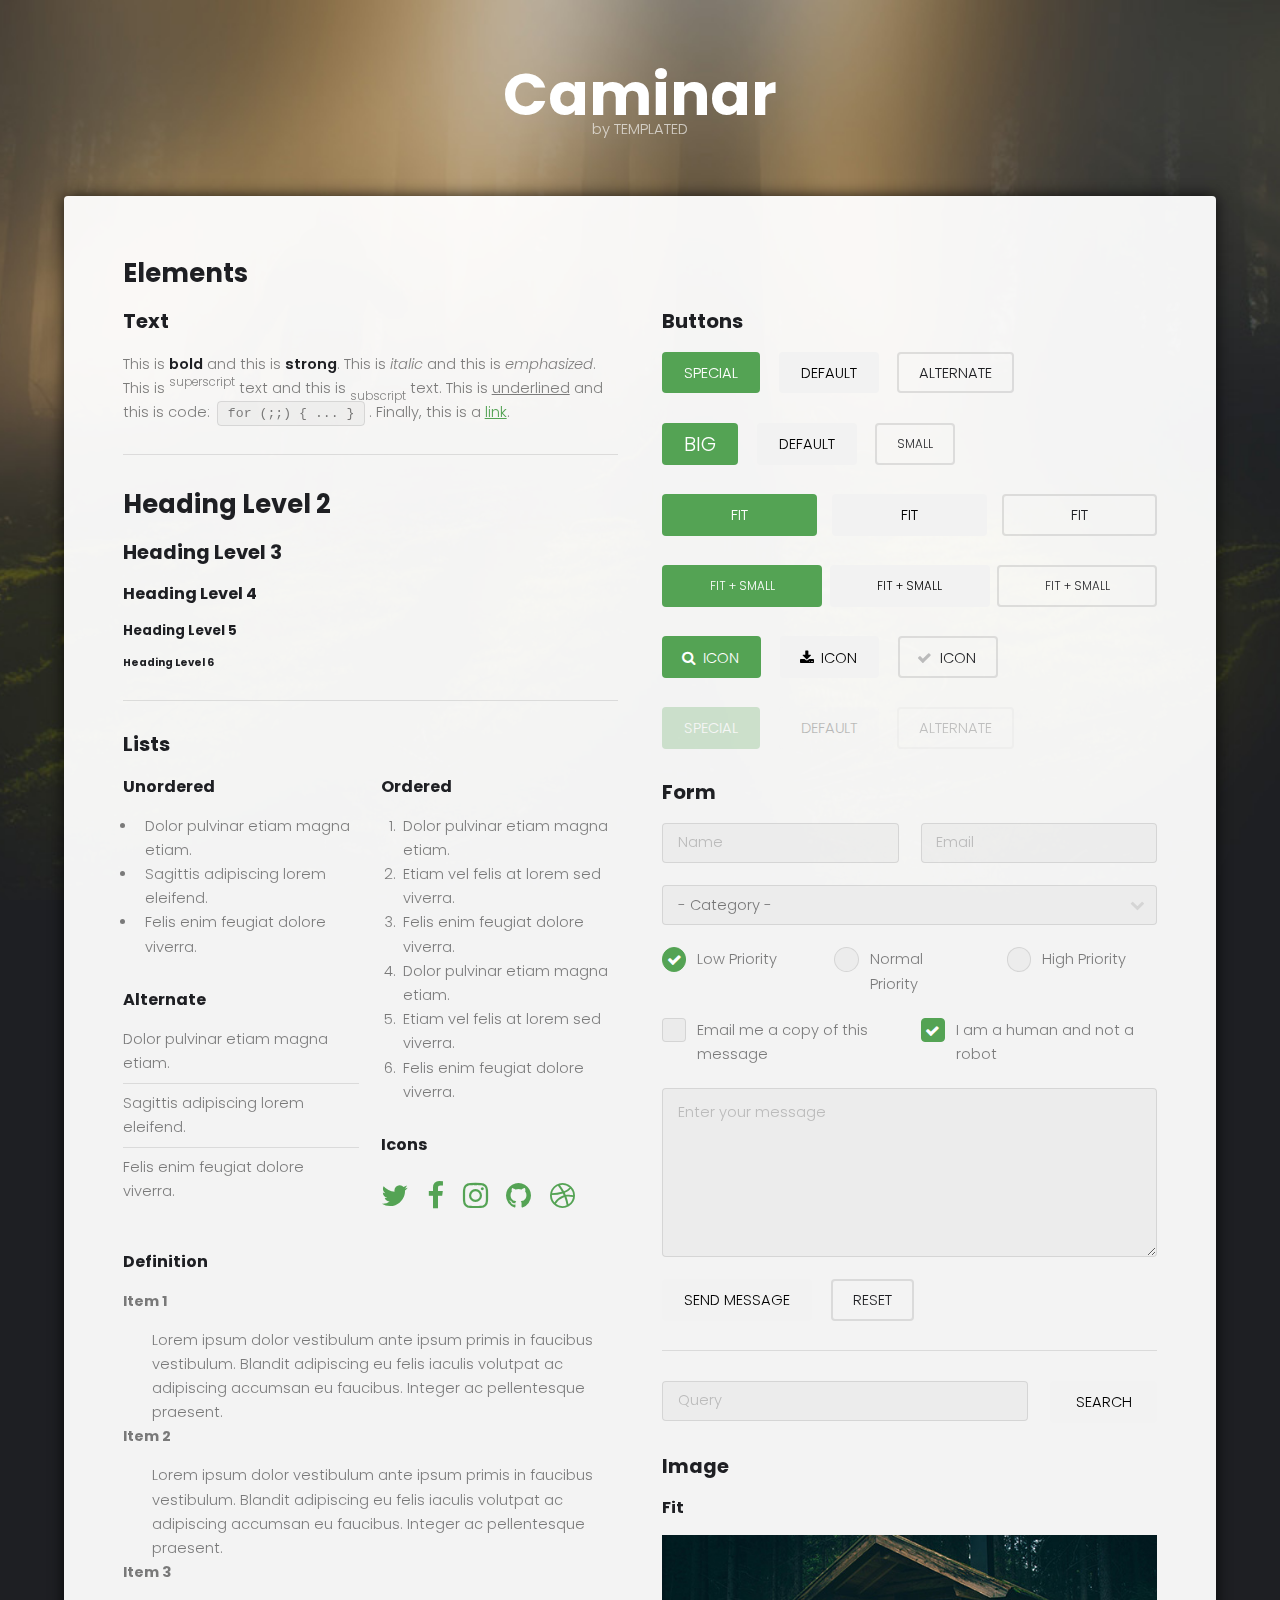
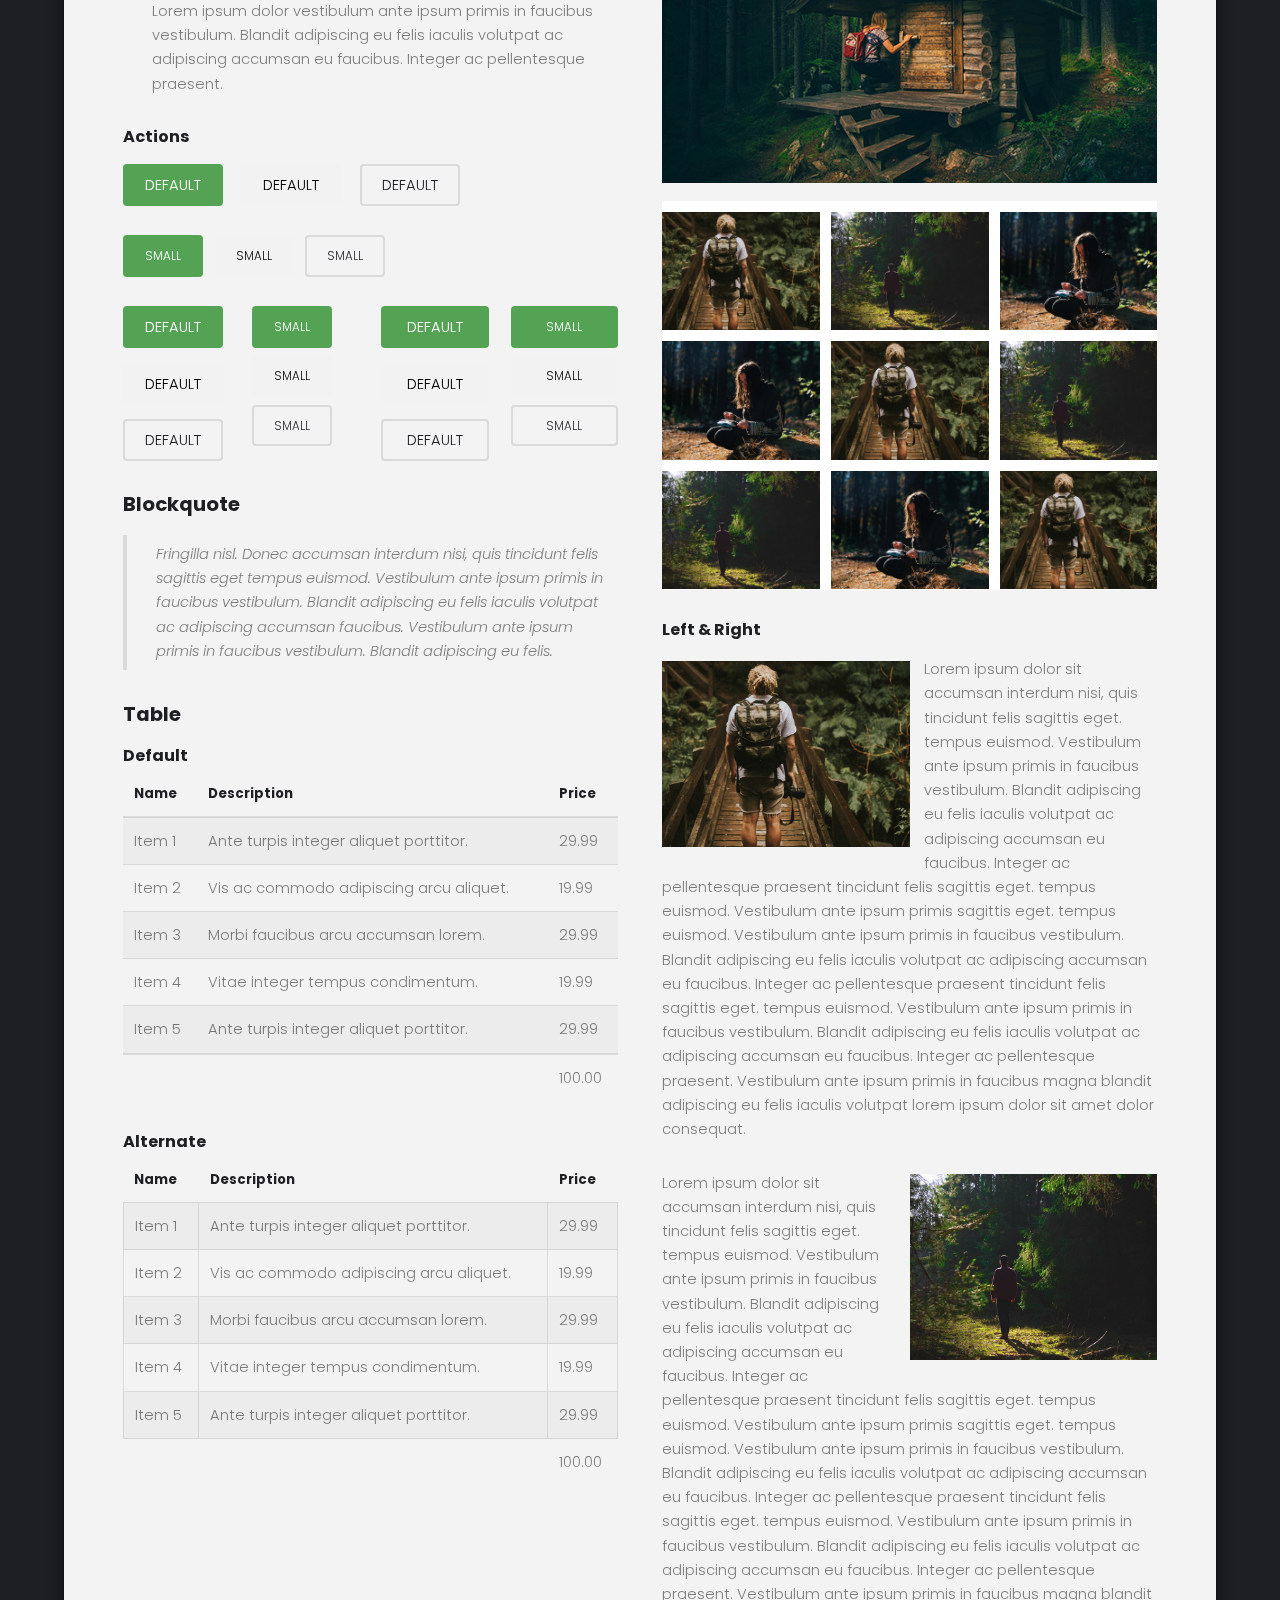
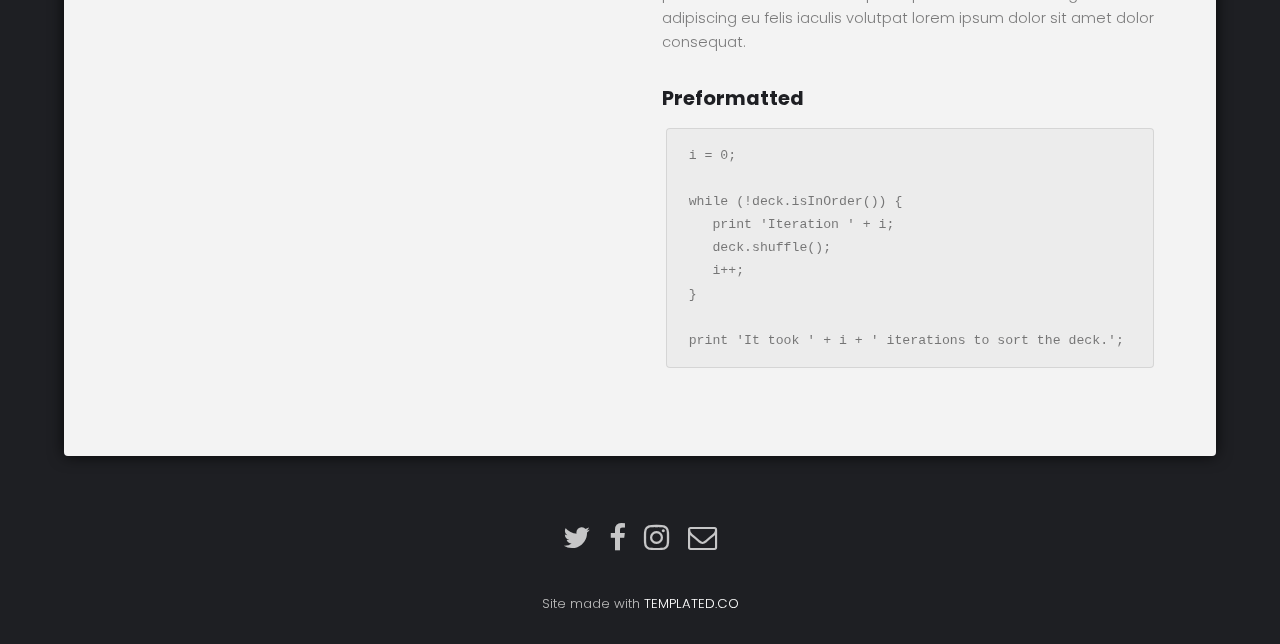
==== elements.html @ f81799c0 "." ====
<!DOCTYPE HTML>
<!--
	Caminar by TEMPLATED
	templated.co @templatedco
	Released for free under the Creative Commons Attribution 3.0 license (templated.co/license)
-->
<html>
	<head>
		<title>Caminar by TEMPLATED</title>
		<meta charset="utf-8" />
		<meta name="viewport" content="width=device-width, initial-scale=1" />
		<link rel="stylesheet" href="assets/css/main.css" />
	</head>
	<body>

		<!-- Header -->
			<header id="header">
				<div class="logo"><a href="#">Caminar <span>by TEMPLATED</span></a></div>
			</header>

		<!-- Main -->
			<section id="main">
				<div class="inner">
					<div class="wrapper style1">
						<div class="content">

							<!-- Elements -->
								<h2 id="elements">Elements</h2>
								<div class="row 200%">
									<div class="6u 12u$(medium)">

										<!-- Text stuff -->
											<h3>Text</h3>
											<p>This is <b>bold</b> and this is <strong>strong</strong>. This is <i>italic</i> and this is <em>emphasized</em>.
											This is <sup>superscript</sup> text and this is <sub>subscript</sub> text.
											This is <u>underlined</u> and this is code: <code>for (;;) { ... }</code>.
											Finally, this is a <a href="#">link</a>.</p>
											<hr />
											<h2>Heading Level 2</h2>
											<h3>Heading Level 3</h3>
											<h4>Heading Level 4</h4>
											<h5>Heading Level 5</h5>
											<h6>Heading Level 6</h6>
											<hr />

										<!-- Lists -->
											<h3>Lists</h3>
											<div class="row">
												<div class="6u 12u$(small)">

													<h4>Unordered</h4>
													<ul>
														<li>Dolor pulvinar etiam magna etiam.</li>
														<li>Sagittis adipiscing lorem eleifend.</li>
														<li>Felis enim feugiat dolore viverra.</li>
													</ul>

													<h4>Alternate</h4>
													<ul class="alt">
														<li>Dolor pulvinar etiam magna etiam.</li>
														<li>Sagittis adipiscing lorem eleifend.</li>
														<li>Felis enim feugiat dolore viverra.</li>
													</ul>

												</div>
												<div class="6u$ 12u$(small)">

													<h4>Ordered</h4>
													<ol>
														<li>Dolor pulvinar etiam magna etiam.</li>
														<li>Etiam vel felis at lorem sed viverra.</li>
														<li>Felis enim feugiat dolore viverra.</li>
														<li>Dolor pulvinar etiam magna etiam.</li>
														<li>Etiam vel felis at lorem sed viverra.</li>
														<li>Felis enim feugiat dolore viverra.</li>
													</ol>

													<h4>Icons</h4>
													<ul class="icons">
														<li><a href="#" class="icon fa-twitter"><span class="label">Twitter</span></a></li>
														<li><a href="#" class="icon fa-facebook"><span class="label">Facebook</span></a></li>
														<li><a href="#" class="icon fa-instagram"><span class="label">Instagram</span></a></li>
														<li><a href="#" class="icon fa-github"><span class="label">Github</span></a></li>
														<li><a href="#" class="icon fa-dribbble"><span class="label">Dribbble</span></a></li>
													</ul>

												</div>
											</div>
											<h4>Definition</h4>
											<dl>
												<dt>Item 1</dt>
												<dd>
													<p>Lorem ipsum dolor vestibulum ante ipsum primis in faucibus vestibulum. Blandit adipiscing eu felis iaculis volutpat ac adipiscing accumsan eu faucibus. Integer ac pellentesque praesent.</p>
												</dd>
												<dt>Item 2</dt>
												<dd>
													<p>Lorem ipsum dolor vestibulum ante ipsum primis in faucibus vestibulum. Blandit adipiscing eu felis iaculis volutpat ac adipiscing accumsan eu faucibus. Integer ac pellentesque praesent.</p>
												</dd>
												<dt>Item 3</dt>
												<dd>
													<p>Lorem ipsum dolor vestibulum ante ipsum primis in faucibus vestibulum. Blandit adipiscing eu felis iaculis volutpat ac adipiscing accumsan eu faucibus. Integer ac pellentesque praesent.</p>
												</dd>
											</dl>

											<h4>Actions</h4>
											<ul class="actions">
												<li><a href="#" class="button special">Default</a></li>
												<li><a href="#" class="button">Default</a></li>
												<li><a href="#" class="button alt">Default</a></li>
											</ul>
											<ul class="actions small">
												<li><a href="#" class="button special small">Small</a></li>
												<li><a href="#" class="button small">Small</a></li>
												<li><a href="#" class="button alt small">Small</a></li>
											</ul>
											<div class="row">
												<div class="3u 12u$(small)">
													<ul class="actions vertical">
														<li><a href="#" class="button special">Default</a></li>
														<li><a href="#" class="button">Default</a></li>
														<li><a href="#" class="button alt">Default</a></li>
													</ul>
												</div>
												<div class="3u 12u$(small)">
													<ul class="actions vertical small">
														<li><a href="#" class="button special small">Small</a></li>
														<li><a href="#" class="button small">Small</a></li>
														<li><a href="#" class="button alt small">Small</a></li>
													</ul>
												</div>
												<div class="3u 12u$(small)">
													<ul class="actions vertical">
														<li><a href="#" class="button special fit">Default</a></li>
														<li><a href="#" class="button fit">Default</a></li>
														<li><a href="#" class="button alt fit">Default</a></li>
													</ul>
												</div>
												<div class="3u$ 12u$(small)">
													<ul class="actions vertical small">
														<li><a href="#" class="button special small fit">Small</a></li>
														<li><a href="#" class="button small fit">Small</a></li>
														<li><a href="#" class="button alt small fit">Small</a></li>
													</ul>
												</div>
											</div>

										<!-- Blockquote -->
											<h3>Blockquote</h3>
											<blockquote>Fringilla nisl. Donec accumsan interdum nisi, quis tincidunt felis sagittis eget tempus euismod. Vestibulum ante ipsum primis in faucibus vestibulum. Blandit adipiscing eu felis iaculis volutpat ac adipiscing accumsan faucibus. Vestibulum ante ipsum primis in faucibus vestibulum. Blandit adipiscing eu felis.</blockquote>

										<!-- Table -->
											<h3>Table</h3>

											<h4>Default</h4>
											<div class="table-wrapper">
												<table>
													<thead>
														<tr>
															<th>Name</th>
															<th>Description</th>
															<th>Price</th>
														</tr>
													</thead>
													<tbody>
														<tr>
															<td>Item 1</td>
															<td>Ante turpis integer aliquet porttitor.</td>
															<td>29.99</td>
														</tr>
														<tr>
															<td>Item 2</td>
															<td>Vis ac commodo adipiscing arcu aliquet.</td>
															<td>19.99</td>
														</tr>
														<tr>
															<td>Item 3</td>
															<td> Morbi faucibus arcu accumsan lorem.</td>
															<td>29.99</td>
														</tr>
														<tr>
															<td>Item 4</td>
															<td>Vitae integer tempus condimentum.</td>
															<td>19.99</td>
														</tr>
														<tr>
															<td>Item 5</td>
															<td>Ante turpis integer aliquet porttitor.</td>
															<td>29.99</td>
														</tr>
													</tbody>
													<tfoot>
														<tr>
															<td colspan="2"></td>
															<td>100.00</td>
														</tr>
													</tfoot>
												</table>
											</div>

											<h4>Alternate</h4>
											<div class="table-wrapper">
												<table class="alt">
													<thead>
														<tr>
															<th>Name</th>
															<th>Description</th>
															<th>Price</th>
														</tr>
													</thead>
													<tbody>
														<tr>
															<td>Item 1</td>
															<td>Ante turpis integer aliquet porttitor.</td>
															<td>29.99</td>
														</tr>
														<tr>
															<td>Item 2</td>
															<td>Vis ac commodo adipiscing arcu aliquet.</td>
															<td>19.99</td>
														</tr>
														<tr>
															<td>Item 3</td>
															<td> Morbi faucibus arcu accumsan lorem.</td>
															<td>29.99</td>
														</tr>
														<tr>
															<td>Item 4</td>
															<td>Vitae integer tempus condimentum.</td>
															<td>19.99</td>
														</tr>
														<tr>
															<td>Item 5</td>
															<td>Ante turpis integer aliquet porttitor.</td>
															<td>29.99</td>
														</tr>
													</tbody>
													<tfoot>
														<tr>
															<td colspan="2"></td>
															<td>100.00</td>
														</tr>
													</tfoot>
												</table>
											</div>

									</div>
									<div class="6u$ 12u$(medium)">

										<!-- Buttons -->
											<h3>Buttons</h3>
											<ul class="actions">
												<li><a href="#" class="button special">Special</a></li>
												<li><a href="#" class="button">Default</a></li>
												<li><a href="#" class="button alt">Alternate</a></li>
											</ul>
											<ul class="actions">
												<li><a href="#" class="button special big">Big</a></li>
												<li><a href="#" class="button">Default</a></li>
												<li><a href="#" class="button alt small">Small</a></li>
											</ul>
											<ul class="actions fit">
												<li><a href="#" class="button special fit">Fit</a></li>
												<li><a href="#" class="button fit">Fit</a></li>
												<li><a href="#" class="button alt fit">Fit</a></li>
											</ul>
											<ul class="actions fit small">
												<li><a href="#" class="button special fit small">Fit + Small</a></li>
												<li><a href="#" class="button fit small">Fit + Small</a></li>
												<li><a href="#" class="button alt fit small">Fit + Small</a></li>
											</ul>
											<ul class="actions">
												<li><a href="#" class="button special icon fa-search">Icon</a></li>
												<li><a href="#" class="button icon fa-download">Icon</a></li>
												<li><a href="#" class="button alt icon fa-check">Icon</a></li>
											</ul>
											<ul class="actions">
												<li><span class="button special disabled">Special</span></li>
												<li><span class="button disabled">Default</span></li>
												<li><span class="button alt disabled">Alternate</span></li>
											</ul>

										<!-- Form -->
											<h3>Form</h3>

											<form method="post" action="#">
												<div class="row uniform">
													<div class="6u 12u$(xsmall)">
														<input type="text" name="name" id="name" value="" placeholder="Name" />
													</div>
													<div class="6u$ 12u$(xsmall)">
														<input type="email" name="email" id="email" value="" placeholder="Email" />
													</div>
													<!-- Break -->
													<div class="12u$">
														<div class="select-wrapper">
															<select name="category" id="category">
																<option value="">- Category -</option>
																<option value="1">Manufacturing</option>
																<option value="1">Shipping</option>
																<option value="1">Administration</option>
																<option value="1">Human Resources</option>
															</select>
														</div>
													</div>
													<!-- Break -->
													<div class="4u 12u$(small)">
														<input type="radio" id="priority-low" name="priority" checked>
														<label for="priority-low">Low Priority</label>
													</div>
													<div class="4u 12u$(small)">
														<input type="radio" id="priority-normal" name="priority">
														<label for="priority-normal">Normal Priority</label>
													</div>
													<div class="4u$ 12u$(small)">
														<input type="radio" id="priority-high" name="priority">
														<label for="priority-high">High Priority</label>
													</div>
													<!-- Break -->
													<div class="6u 12u$(small)">
														<input type="checkbox" id="copy" name="copy">
														<label for="copy">Email me a copy of this message</label>
													</div>
													<div class="6u$ 12u$(small)">
														<input type="checkbox" id="human" name="human" checked>
														<label for="human">I am a human and not a robot</label>
													</div>
													<!-- Break -->
													<div class="12u$">
														<textarea name="message" id="message" placeholder="Enter your message" rows="6"></textarea>
													</div>
													<!-- Break -->
													<div class="12u$">
														<ul class="actions">
															<li><input type="submit" value="Send Message" /></li>
															<li><input type="reset" value="Reset" class="alt" /></li>
														</ul>
													</div>
												</div>
											</form>

											<hr />

											<form method="post" action="#">
												<div class="row uniform">
													<div class="9u 12u$(small)">
														<input type="text" name="query" id="query" value="" placeholder="Query" />
													</div>
													<div class="3u$ 12u$(small)">
														<input type="submit" value="Search" class="fit" />
													</div>
												</div>
											</form>

										<!-- Image -->
											<h3>Image</h3>

											<h4>Fit</h4>
											<span class="image fit"><img src="images/pic01.jpg" alt="" /></span>
											<div class="box alt">
												<div class="row 50% uniform">
													<div class="4u"><span class="image fit"><img src="images/pic06.jpg" alt="" /></span></div>
													<div class="4u"><span class="image fit"><img src="images/pic07.jpg" alt="" /></span></div>
													<div class="4u$"><span class="image fit"><img src="images/pic08.jpg" alt="" /></span></div>
													<!-- Break -->
													<div class="4u"><span class="image fit"><img src="images/pic08.jpg" alt="" /></span></div>
													<div class="4u"><span class="image fit"><img src="images/pic06.jpg" alt="" /></span></div>
													<div class="4u$"><span class="image fit"><img src="images/pic07.jpg" alt="" /></span></div>
													<!-- Break -->
													<div class="4u"><span class="image fit"><img src="images/pic07.jpg" alt="" /></span></div>
													<div class="4u"><span class="image fit"><img src="images/pic08.jpg" alt="" /></span></div>
													<div class="4u$"><span class="image fit"><img src="images/pic06.jpg" alt="" /></span></div>
												</div>
											</div>

											<h4>Left &amp; Right</h4>
											<p><span class="image left"><img src="images/pic06.jpg" alt="" /></span>Lorem ipsum dolor sit accumsan interdum nisi, quis tincidunt felis sagittis eget. tempus euismod. Vestibulum ante ipsum primis in faucibus vestibulum. Blandit adipiscing eu felis iaculis volutpat ac adipiscing accumsan eu faucibus. Integer ac pellentesque praesent tincidunt felis sagittis eget. tempus euismod. Vestibulum ante ipsum primis sagittis eget. tempus euismod. Vestibulum ante ipsum primis in faucibus vestibulum. Blandit adipiscing eu felis iaculis volutpat ac adipiscing accumsan eu faucibus. Integer ac pellentesque praesent tincidunt felis sagittis eget. tempus euismod. Vestibulum ante ipsum primis in faucibus vestibulum. Blandit adipiscing eu felis iaculis volutpat ac adipiscing accumsan eu faucibus. Integer ac pellentesque praesent. Vestibulum ante ipsum primis in faucibus magna blandit adipiscing eu felis iaculis volutpat lorem ipsum dolor sit amet dolor consequat.</p>
											<p><span class="image right"><img src="images/pic07.jpg" alt="" /></span>Lorem ipsum dolor sit accumsan interdum nisi, quis tincidunt felis sagittis eget. tempus euismod. Vestibulum ante ipsum primis in faucibus vestibulum. Blandit adipiscing eu felis iaculis volutpat ac adipiscing accumsan eu faucibus. Integer ac pellentesque praesent tincidunt felis sagittis eget. tempus euismod. Vestibulum ante ipsum primis sagittis eget. tempus euismod. Vestibulum ante ipsum primis in faucibus vestibulum. Blandit adipiscing eu felis iaculis volutpat ac adipiscing accumsan eu faucibus. Integer ac pellentesque praesent tincidunt felis sagittis eget. tempus euismod. Vestibulum ante ipsum primis in faucibus vestibulum. Blandit adipiscing eu felis iaculis volutpat ac adipiscing accumsan eu faucibus. Integer ac pellentesque praesent. Vestibulum ante ipsum primis in faucibus magna blandit adipiscing eu felis iaculis volutpat lorem ipsum dolor sit amet dolor consequat.</p>

										<!-- Preformatted Code -->
											<h3>Preformatted</h3>
											<pre><code>i = 0;

while (!deck.isInOrder()) {
   print 'Iteration ' + i;
   deck.shuffle();
   i++;
}

print 'It took ' + i + ' iterations to sort the deck.';
</code></pre>

									</div>
								</div>
							</div>

						</div>
					</div>
			</section>

		<!-- Footer -->
			<footer id="footer">
				<div class="container">
					<ul class="icons">
						<li><a href="#" class="icon fa-twitter"><span class="label">Twitter</span></a></li>
						<li><a href="#" class="icon fa-facebook"><span class="label">Facebook</span></a></li>
						<li><a href="#" class="icon fa-instagram"><span class="label">Instagram</span></a></li>
						<li><a href="#" class="icon fa-envelope-o"><span class="label">Email</span></a></li>
					</ul>
				</div>
			</footer>

		<div class="copyright">
			Site made with <a href="https://templated.co/">TEMPLATED.CO</a>
		</div>

		<!-- Scripts -->
			<script src="assets/js/jquery.min.js"></script>
			<script src="assets/js/jquery.poptrox.min.js"></script>
			<script src="assets/js/skel.min.js"></script>
			<script src="assets/js/util.js"></script>
			<script src="assets/js/main.js"></script>

	</body>
</html>
---- assets/css/main.css ----
@import url(font-awesome.min.css);
@import url("https://fonts.googleapis.com/css?family=Poppins:300,400,500,600,700");

/*
	Caminar by TEMPLATED
	templated.co @templatedco
	Released for free under the Creative Commons Attribution 3.0 license (templated.co/license)
*/

/* Reset */

	html, body, div, span, applet, object, iframe, h1, h2, h3, h4, h5, h6, p, blockquote, pre, a, abbr, acronym, address, big, cite, code, del, dfn, em, img, ins, kbd, q, s, samp, small, strike, strong, sub, sup, tt, var, b, u, i, center, dl, dt, dd, ol, ul, li, fieldset, form, label, legend, table, caption, tbody, tfoot, thead, tr, th, td, article, aside, canvas, details, embed, figure, figcaption, footer, header, hgroup, menu, nav, output, ruby, section, summary, time, mark, audio, video {
		margin: 0;
		padding: 0;
		border: 0;
		font-size: 100%;
		font: inherit;
		vertical-align: baseline;
	}

	article, aside, details, figcaption, figure, footer, header, hgroup, menu, nav, section {
		display: block;
	}

	body {
		line-height: 1;
	}

	ol, ul {
		list-style: none;
	}

	blockquote, q {
		quotes: none;
	}

	blockquote:before, blockquote:after, q:before, q:after {
		content: '';
		content: none;
	}

	table {
		border-collapse: collapse;
		border-spacing: 0;
	}

	body {
		-webkit-text-size-adjust: none;
	}

/* Box Model */

	*, *:before, *:after {
		-moz-box-sizing: border-box;
		-webkit-box-sizing: border-box;
		box-sizing: border-box;
	}

/* Containers */

	.container {
		margin-left: auto;
		margin-right: auto;
	}

	.container.\31 25\25 {
		width: 100%;
		max-width: 100rem;
		min-width: 80rem;
	}

	.container.\37 5\25 {
		width: 60rem;
	}

	.container.\35 0\25 {
		width: 40rem;
	}

	.container.\32 5\25 {
		width: 20rem;
	}

	.container {
		width: 80rem;
	}

	@media screen and (max-width: 1680px) {

		.container.\31 25\25 {
			width: 100%;
			max-width: 100rem;
			min-width: 80rem;
		}

		.container.\37 5\25 {
			width: 60rem;
		}

		.container.\35 0\25 {
			width: 40rem;
		}

		.container.\32 5\25 {
			width: 20rem;
		}

		.container {
			width: 80rem;
		}

	}

	@media screen and (max-width: 1280px) {

		.container.\31 25\25 {
			width: 100%;
			max-width: 81.25rem;
			min-width: 65rem;
		}

		.container.\37 5\25 {
			width: 48.75rem;
		}

		.container.\35 0\25 {
			width: 32.5rem;
		}

		.container.\32 5\25 {
			width: 16.25rem;
		}

		.container {
			width: 65rem;
		}

	}

	@media screen and (max-width: 980px) {

		.container.\31 25\25 {
			width: 100%;
			max-width: 112.5%;
			min-width: 90%;
		}

		.container.\37 5\25 {
			width: 67.5%;
		}

		.container.\35 0\25 {
			width: 45%;
		}

		.container.\32 5\25 {
			width: 22.5%;
		}

		.container {
			width: 90%;
		}

	}

	@media screen and (max-width: 736px) {

		.container.\31 25\25 {
			width: 100%;
			max-width: 112.5%;
			min-width: 90%;
		}

		.container.\37 5\25 {
			width: 67.5%;
		}

		.container.\35 0\25 {
			width: 45%;
		}
		}

		.container.\32 5\25 {
			width: 22.5%;
		}

		.container {
			width: 90% !important;
		}

	}

	@media screen and (max-width: 480px) {

		.container.\31 25\25 {
			width: 100%;
			max-width: 112.5%;
			min-width: 90%;
		}

		.container.\37 5\25 {
			width: 67.5%;
		}

		.container.\35 0\25 {
			width: 45%;
		}

		.container.\32 5\25 {
			width: 22.5%;
		}

		.container {
			width: 90% !important;
		}

	}

/* Grid */

	.row {
		border-bottom: solid 1px transparent;
		-moz-box-sizing: border-box;
		-webkit-box-sizing: border-box;
		box-sizing: border-box;
	}

	.row > * {
		float: left;
		-moz-box-sizing: border-box;
		-webkit-box-sizing: border-box;
		box-sizing: border-box;
	}

	.row:after, .row:before {
		content: '';
		display: block;
		clear: both;
		height: 0;
	}

	.row.uniform > * > :first-child {
		margin-top: 0;
	}

	.row.uniform > * > :last-child {
		margin-bottom: 0;
	}

	.row.\30 \25 > * {
		padding: 0 0 0 0rem;
	}

	.row.\30 \25 {
		margin: 0 0 -1px 0rem;
	}

	.row.uniform.\30 \25 > * {
		padding: 0rem 0 0 0rem;
	}

	.row.uniform.\30 \25 {
		margin: 0rem 0 -1px 0rem;
	}

	.row > * {
		padding: 0 0 0 2rem;
	}

	.row {
		margin: 0 0 -1px -2rem;
	}

	.row.uniform > * {
		padding: 2rem 0 0 2rem;
	}

	.row.uniform {
		margin: -2rem 0 -1px -2rem;
	}

	.row.\32 00\25 > * {
		padding: 0 0 0 4rem;
	}

	.row.\32 00\25 {
		margin: 0 0 -1px -4rem;
	}

	.row.uniform.\32 00\25 > * {
		padding: 4rem 0 0 4rem;
	}

	.row.uniform.\32 00\25 {
		margin: -4rem 0 -1px -4rem;
	}

	.row.\31 50\25 > * {
		padding: 0 0 0 3rem;
	}

	.row.\31 50\25 {
		margin: 0 0 -1px -3rem;
	}

	.row.uniform.\31 50\25 > * {
		padding: 3rem 0 0 3rem;
	}

	.row.uniform.\31 50\25 {
		margin: -3rem 0 -1px -3rem;
	}

	.row.\35 0\25 > * {
		padding: 0 0 0 1rem;
	}

	.row.\35 0\25 {
		margin: 0 0 -1px -1rem;
	}

	.row.uniform.\35 0\25 > * {
		padding: 1rem 0 0 1rem;
	}

	.row.uniform.\35 0\25 {
		margin: -1rem 0 -1px -1rem;
	}

	.row.\32 5\25 > * {
		padding: 0 0 0 0.5rem;
	}

	.row.\32 5\25 {
		margin: 0 0 -1px -0.5rem;
	}

	.row.uniform.\32 5\25 > * {
		padding: 0.5rem 0 0 0.5rem;
	}

	.row.uniform.\32 5\25 {
		margin: -0.5rem 0 -1px -0.5rem;
	}

	.\31 2u, .\31 2u\24 {
		width: 100%;
		clear: none;
		margin-left: 0;
	}

	.\31 1u, .\31 1u\24 {
		width: 91.6666666667%;
		clear: none;
		margin-left: 0;
	}

	.\31 0u, .\31 0u\24 {
		width: 83.3333333333%;
		clear: none;
		margin-left: 0;
	}

	.\39 u, .\39 u\24 {
		width: 75%;
		clear: none;
		margin-left: 0;
	}

	.\38 u, .\38 u\24 {
		width: 66.6666666667%;
		clear: none;
		margin-left: 0;
	}

	.\37 u, .\37 u\24 {
		width: 58.3333333333%;
		clear: none;
		margin-left: 0;
	}

	.\36 u, .\36 u\24 {
		width: 50%;
		clear: none;
		margin-left: 0;
	}

	.\35 u, .\35 u\24 {
		width: 41.6666666667%;
		clear: none;
		margin-left: 0;
	}

	.\34 u, .\34 u\24 {
		width: 33.3333333333%;
		clear: none;
		margin-left: 0;
	}

	.\33 u, .\33 u\24 {
		width: 25%;
		clear: none;
		margin-left: 0;
	}

	.\32 u, .\32 u\24 {
		width: 16.6666666667%;
		clear: none;
		margin-left: 0;
	}

	.\31 u, .\31 u\24 {
		width: 8.3333333333%;
		clear: none;
		margin-left: 0;
	}

	.\31 2u\24 + *,
	.\31 1u\24 + *,
	.\31 0u\24 + *,
	.\39 u\24 + *,
	.\38 u\24 + *,
	.\37 u\24 + *,
	.\36 u\24 + *,
	.\35 u\24 + *,
	.\34 u\24 + *,
	.\33 u\24 + *,
	.\32 u\24 + *,
	.\31 u\24 + * {
		clear: left;
	}

	.\-11u {
		margin-left: 91.66667%;
	}

	.\-10u {
		margin-left: 83.33333%;
	}

	.\-9u {
		margin-left: 75%;
	}

	.\-8u {
		margin-left: 66.66667%;
	}

	.\-7u {
		margin-left: 58.33333%;
	}

	.\-6u {
		margin-left: 50%;
	}

	.\-5u {
		margin-left: 41.66667%;
	}

	.\-4u {
		margin-left: 33.33333%;
	}

	.\-3u {
		margin-left: 25%;
	}

	.\-2u {
		margin-left: 16.66667%;
	}

	.\-1u {
		margin-left: 8.33333%;
	}

	@media screen and (max-width: 1680px) {

		.row > * {
			padding: 0 0 0 2rem;
		}

		.row {
			margin: 0 0 -1px -2rem;
		}

		.row.uniform > * {
			padding: 2rem 0 0 2rem;
		}

		.row.uniform {
			margin: -2rem 0 -1px -2rem;
		}

		.row.\32 00\25 > * {
			padding: 0 0 0 4rem;
		}

		.row.\32 00\25 {
			margin: 0 0 -1px -4rem;
		}

		.row.uniform.\32 00\25 > * {
			padding: 4rem 0 0 4rem;
		}

		.row.uniform.\32 00\25 {
			margin: -4rem 0 -1px -4rem;
		}

		.row.\31 50\25 > * {
			padding: 0 0 0 3rem;
		}

		.row.\31 50\25 {
			margin: 0 0 -1px -3rem;
		}

		.row.uniform.\31 50\25 > * {
			padding: 3rem 0 0 3rem;
		}

		.row.uniform.\31 50\25 {
			margin: -3rem 0 -1px -3rem;
		}

		.row.\35 0\25 > * {
			padding: 0 0 0 1rem;
		}

		.row.\35 0\25 {
			margin: 0 0 -1px -1rem;
		}

		.row.uniform.\35 0\25 > * {
			padding: 1rem 0 0 1rem;
		}

		.row.uniform.\35 0\25 {
			margin: -1rem 0 -1px -1rem;
		}

		.row.\32 5\25 > * {
			padding: 0 0 0 0.5rem;
		}

		.row.\32 5\25 {
			margin: 0 0 -1px -0.5rem;
		}

		.row.uniform.\32 5\25 > * {
			padding: 0.5rem 0 0 0.5rem;
		}

		.row.uniform.\32 5\25 {
			margin: -0.5rem 0 -1px -0.5rem;
		}

		.\31 2u\28xlarge\29, .\31 2u\24\28xlarge\29 {
			width: 100%;
			clear: none;
			margin-left: 0;
		}

		.\31 1u\28xlarge\29, .\31 1u\24\28xlarge\29 {
			width: 91.6666666667%;
			clear: none;
			margin-left: 0;
		}

		.\31 0u\28xlarge\29, .\31 0u\24\28xlarge\29 {
			width: 83.3333333333%;
			clear: none;
			margin-left: 0;
		}

		.\39 u\28xlarge\29, .\39 u\24\28xlarge\29 {
			width: 75%;
			clear: none;
			margin-left: 0;
		}

		.\38 u\28xlarge\29, .\38 u\24\28xlarge\29 {
			width: 66.6666666667%;
			clear: none;
			margin-left: 0;
		}

		.\37 u\28xlarge\29, .\37 u\24\28xlarge\29 {
			width: 58.3333333333%;
			clear: none;
			margin-left: 0;
		}

		.\36 u\28xlarge\29, .\36 u\24\28xlarge\29 {
			width: 50%;
			clear: none;
			margin-left: 0;
		}

		.\35 u\28xlarge\29, .\35 u\24\28xlarge\29 {
			width: 41.6666666667%;
			clear: none;
			margin-left: 0;
		}

		.\34 u\28xlarge\29, .\34 u\24\28xlarge\29 {
			width: 33.3333333333%;
			clear: none;
			margin-left: 0;
		}

		.\33 u\28xlarge\29, .\33 u\24\28xlarge\29 {
			width: 25%;
			clear: none;
			margin-left: 0;
		}

		.\32 u\28xlarge\29, .\32 u\24\28xlarge\29 {
			width: 16.6666666667%;
			clear: none;
			margin-left: 0;
		}

		.\31 u\28xlarge\29, .\31 u\24\28xlarge\29 {
			width: 8.3333333333%;
			clear: none;
			margin-left: 0;
		}

		.\31 2u\24\28xlarge\29 + *,
		.\31 1u\24\28xlarge\29 + *,
		.\31 0u\24\28xlarge\29 + *,
		.\39 u\24\28xlarge\29 + *,
		.\38 u\24\28xlarge\29 + *,
		.\37 u\24\28xlarge\29 + *,
		.\36 u\24\28xlarge\29 + *,
		.\35 u\24\28xlarge\29 + *,
		.\34 u\24\28xlarge\29 + *,
		.\33 u\24\28xlarge\29 + *,
		.\32 u\24\28xlarge\29 + *,
		.\31 u\24\28xlarge\29 + * {
			clear: left;
		}

		.\-11u\28xlarge\29 {
			margin-left: 91.66667%;
		}

		.\-10u\28xlarge\29 {
			margin-left: 83.33333%;
		}

		.\-9u\28xlarge\29 {
			margin-left: 75%;
		}

		.\-8u\28xlarge\29 {
			margin-left: 66.66667%;
		}

		.\-7u\28xlarge\29 {
			margin-left: 58.33333%;
		}

		.\-6u\28xlarge\29 {
			margin-left: 50%;
		}

		.\-5u\28xlarge\29 {
			margin-left: 41.66667%;
		}

		.\-4u\28xlarge\29 {
			margin-left: 33.33333%;
		}

		.\-3u\28xlarge\29 {
			margin-left: 25%;
		}

		.\-2u\28xlarge\29 {
			margin-left: 16.66667%;
		}

		.\-1u\28xlarge\29 {
			margin-left: 8.33333%;
		}

	}

	@media screen and (max-width: 1280px) {

		.row > * {
			padding: 0 0 0 1.5rem;
		}

		.row {
			margin: 0 0 -1px -1.5rem;
		}

		.row.uniform > * {
			padding: 1.5rem 0 0 1.5rem;
		}

		.row.uniform {
			margin: -1.5rem 0 -1px -1.5rem;
		}

		.row.\32 00\25 > * {
			padding: 0 0 0 3rem;
		}

		.row.\32 00\25 {
			margin: 0 0 -1px -3rem;
		}

		.row.uniform.\32 00\25 > * {
			padding: 3rem 0 0 3rem;
		}

		.row.uniform.\32 00\25 {
			margin: -3rem 0 -1px -3rem;
		}

		.row.\31 50\25 > * {
			padding: 0 0 0 2.25rem;
		}

		.row.\31 50\25 {
			margin: 0 0 -1px -2.25rem;
		}

		.row.uniform.\31 50\25 > * {
			padding: 2.25rem 0 0 2.25rem;
		}

		.row.uniform.\31 50\25 {
			margin: -2.25rem 0 -1px -2.25rem;
		}

		.row.\35 0\25 > * {
			padding: 0 0 0 0.75rem;
		}

		.row.\35 0\25 {
			margin: 0 0 -1px -0.75rem;
		}

		.row.uniform.\35 0\25 > * {
			padding: 0.75rem 0 0 0.75rem;
		}

		.row.uniform.\35 0\25 {
			margin: -0.75rem 0 -1px -0.75rem;
		}

		.row.\32 5\25 > * {
			padding: 0 0 0 0.375rem;
		}

		.row.\32 5\25 {
			margin: 0 0 -1px -0.375rem;
		}

		.row.uniform.\32 5\25 > * {
			padding: 0.375rem 0 0 0.375rem;
		}

		.row.uniform.\32 5\25 {
			margin: -0.375rem 0 -1px -0.375rem;
		}

		.\31 2u\28large\29, .\31 2u\24\28large\29 {
			width: 100%;
			clear: none;
			margin-left: 0;
		}

		.\31 1u\28large\29, .\31 1u\24\28large\29 {
			width: 91.6666666667%;
			clear: none;
			margin-left: 0;
		}

		.\31 0u\28large\29, .\31 0u\24\28large\29 {
			width: 83.3333333333%;
			clear: none;
			margin-left: 0;
		}

		.\39 u\28large\29, .\39 u\24\28large\29 {
			width: 75%;
			clear: none;
			margin-left: 0;
		}

		.\38 u\28large\29, .\38 u\24\28large\29 {
			width: 66.6666666667%;
			clear: none;
			margin-left: 0;
		}

		.\37 u\28large\29, .\37 u\24\28large\29 {
			width: 58.3333333333%;
			clear: none;
			margin-left: 0;
		}

		.\36 u\28large\29, .\36 u\24\28large\29 {
			width: 50%;
			clear: none;
			margin-left: 0;
		}

		.\35 u\28large\29, .\35 u\24\28large\29 {
			width: 41.6666666667%;
			clear: none;
			margin-left: 0;
		}

		.\34 u\28large\29, .\34 u\24\28large\29 {
			width: 33.3333333333%;
			clear: none;
			margin-left: 0;
		}

		.\33 u\28large\29, .\33 u\24\28large\29 {
			width: 25%;
			clear: none;
			margin-left: 0;
		}

		.\32 u\28large\29, .\32 u\24\28large\29 {
			width: 16.6666666667%;
			clear: none;
			margin-left: 0;
		}

		.\31 u\28large\29, .\31 u\24\28large\29 {
			width: 8.3333333333%;
			clear: none;
			margin-left: 0;
		}

		.\31 2u\24\28large\29 + *,
		.\31 1u\24\28large\29 + *,
		.\31 0u\24\28large\29 + *,
		.\39 u\24\28large\29 + *,
		.\38 u\24\28large\29 + *,
		.\37 u\24\28large\29 + *,
		.\36 u\24\28large\29 + *,
		.\35 u\24\28large\29 + *,
		.\34 u\24\28large\29 + *,
		.\33 u\24\28large\29 + *,
		.\32 u\24\28large\29 + *,
		.\31 u\24\28large\29 + * {
			clear: left;
		}

		.\-11u\28large\29 {
			margin-left: 91.66667%;
		}

		.\-10u\28large\29 {
			margin-left: 83.33333%;
		}

		.\-9u\28large\29 {
			margin-left: 75%;
		}

		.\-8u\28large\29 {
			margin-left: 66.66667%;
		}

		.\-7u\28large\29 {
			margin-left: 58.33333%;
		}

		.\-6u\28large\29 {
			margin-left: 50%;
		}

		.\-5u\28large\29 {
			margin-left: 41.66667%;
		}

		.\-4u\28large\29 {
			margin-left: 33.33333%;
		}

		.\-3u\28large\29 {
			margin-left: 25%;
		}

		.\-2u\28large\29 {
			margin-left: 16.66667%;
		}

		.\-1u\28large\29 {
			margin-left: 8.33333%;
		}

	}

	@media screen and (max-width: 980px) {

		.row > * {
			padding: 0 0 0 1.5rem;
		}

		.row {
			margin: 0 0 -1px -1.5rem;
		}

		.row.uniform > * {
			padding: 1.5rem 0 0 1.5rem;
		}

		.row.uniform {
			margin: -1.5rem 0 -1px -1.5rem;
		}

		.row.\32 00\25 > * {
			padding: 0 0 0 3rem;
		}

		.row.\32 00\25 {
			margin: 0 0 -1px -3rem;
		}

		.row.uniform.\32 00\25 > * {
			padding: 3rem 0 0 3rem;
		}

		.row.uniform.\32 00\25 {
			margin: -3rem 0 -1px -3rem;
		}

		.row.\31 50\25 > * {
			padding: 0 0 0 2.25rem;
		}

		.row.\31 50\25 {
			margin: 0 0 -1px -2.25rem;
		}

		.row.uniform.\31 50\25 > * {
			padding: 2.25rem 0 0 2.25rem;
		}

		.row.uniform.\31 50\25 {
			margin: -2.25rem 0 -1px -2.25rem;
		}

		.row.\35 0\25 > * {
			padding: 0 0 0 0.75rem;
		}

		.row.\35 0\25 {
			margin: 0 0 -1px -0.75rem;
		}

		.row.uniform.\35 0\25 > * {
			padding: 0.75rem 0 0 0.75rem;
		}

		.row.uniform.\35 0\25 {
			margin: -0.75rem 0 -1px -0.75rem;
		}

		.row.\32 5\25 > * {
			padding: 0 0 0 0.375rem;
		}

		.row.\32 5\25 {
			margin: 0 0 -1px -0.375rem;
		}

		.row.uniform.\32 5\25 > * {
			padding: 0.375rem 0 0 0.375rem;
		}

		.row.uniform.\32 5\25 {
			margin: -0.375rem 0 -1px -0.375rem;
		}

		.\31 2u\28medium\29, .\31 2u\24\28medium\29 {
			width: 100%;
			clear: none;
			margin-left: 0;
		}

		.\31 1u\28medium\29, .\31 1u\24\28medium\29 {
			width: 91.6666666667%;
			clear: none;
			margin-left: 0;
		}

		.\31 0u\28medium\29, .\31 0u\24\28medium\29 {
			width: 83.3333333333%;
			clear: none;
			margin-left: 0;
		}

		.\39 u\28medium\29, .\39 u\24\28medium\29 {
			width: 75%;
			clear: none;
			margin-left: 0;
		}

		.\38 u\28medium\29, .\38 u\24\28medium\29 {
			width: 66.6666666667%;
			clear: none;
			margin-left: 0;
		}

		.\37 u\28medium\29, .\37 u\24\28medium\29 {
			width: 58.3333333333%;
			clear: none;
			margin-left: 0;
		}

		.\36 u\28medium\29, .\36 u\24\28medium\29 {
			width: 50%;
			clear: none;
			margin-left: 0;
		}

		.\35 u\28medium\29, .\35 u\24\28medium\29 {
			width: 41.6666666667%;
			clear: none;
			margin-left: 0;
		}

		.\34 u\28medium\29, .\34 u\24\28medium\29 {
			width: 33.3333333333%;
			clear: none;
			margin-left: 0;
		}

		.\33 u\28medium\29, .\33 u\24\28medium\29 {
			width: 25%;
			clear: none;
			margin-left: 0;
		}

		.\32 u\28medium\29, .\32 u\24\28medium\29 {
			width: 16.6666666667%;
			clear: none;
			margin-left: 0;
		}

		.\31 u\28medium\29, .\31 u\24\28medium\29 {
			width: 8.3333333333%;
			clear: none;
			margin-left: 0;
		}

		.\31 2u\24\28medium\29 + *,
		.\31 1u\24\28medium\29 + *,
		.\31 0u\24\28medium\29 + *,
		.\39 u\24\28medium\29 + *,
		.\38 u\24\28medium\29 + *,
		.\37 u\24\28medium\29 + *,
		.\36 u\24\28medium\29 + *,
		.\35 u\24\28medium\29 + *,
		.\34 u\24\28medium\29 + *,
		.\33 u\24\28medium\29 + *,
		.\32 u\24\28medium\29 + *,
		.\31 u\24\28medium\29 + * {
			clear: left;
		}

		.\-11u\28medium\29 {
			margin-left: 91.66667%;
		}

		.\-10u\28medium\29 {
			margin-left: 83.33333%;
		}

		.\-9u\28medium\29 {
			margin-left: 75%;
		}

		.\-8u\28medium\29 {
			margin-left: 66.66667%;
		}

		.\-7u\28medium\29 {
			margin-left: 58.33333%;
		}

		.\-6u\28medium\29 {
			margin-left: 50%;
		}

		.\-5u\28medium\29 {
			margin-left: 41.66667%;
		}

		.\-4u\28medium\29 {
			margin-left: 33.33333%;
		}

		.\-3u\28medium\29 {
			margin-left: 25%;
		}

		.\-2u\28medium\29 {
			margin-left: 16.66667%;
		}

		.\-1u\28medium\29 {
			margin-left: 8.33333%;
		}

	}

	@media screen and (max-width: 736px) {

		.row > * {
			padding: 0 0 0 1.25rem;
		}

		.row {
			margin: 0 0 -1px -1.25rem;
		}

		.row.uniform > * {
			padding: 1.25rem 0 0 1.25rem;
		}

		.row.uniform {
			margin: -1.25rem 0 -1px -1.25rem;
		}

		.row.\32 00\25 > * {
			padding: 0 0 0 2.5rem;
		}

		.row.\32 00\25 {
			margin: 0 0 -1px -2.5rem;
		}

		.row.uniform.\32 00\25 > * {
			padding: 2.5rem 0 0 2.5rem;
		}

		.row.uniform.\32 00\25 {
			margin: -2.5rem 0 -1px -2.5rem;
		}

		.row.\31 50\25 > * {
			padding: 0 0 0 1.875rem;
		}

		.row.\31 50\25 {
			margin: 0 0 -1px -1.875rem;
		}

		.row.uniform.\31 50\25 > * {
			padding: 1.875rem 0 0 1.875rem;
		}

		.row.uniform.\31 50\25 {
			margin: -1.875rem 0 -1px -1.875rem;
		}

		.row.\35 0\25 > * {
			padding: 0 0 0 0.625rem;
		}

		.row.\35 0\25 {
			margin: 0 0 -1px -0.625rem;
		}

		.row.uniform.\35 0\25 > * {
			padding: 0.625rem 0 0 0.625rem;
		}

		.row.uniform.\35 0\25 {
			margin: -0.625rem 0 -1px -0.625rem;
		}

		.row.\32 5\25 > * {
			padding: 0 0 0 0.3125rem;
		}

		.row.\32 5\25 {
			margin: 0 0 -1px -0.3125rem;
		}

		.row.uniform.\32 5\25 > * {
			padding: 0.3125rem 0 0 0.3125rem;
		}

		.row.uniform.\32 5\25 {
			margin: -0.3125rem 0 -1px -0.3125rem;
		}

		.\31 2u\28small\29, .\31 2u\24\28small\29 {
			width: 100%;
			clear: none;
			margin-left: 0;
		}

		.\31 1u\28small\29, .\31 1u\24\28small\29 {
			width: 91.6666666667%;
			clear: none;
			margin-left: 0;
		}

		.\31 0u\28small\29, .\31 0u\24\28small\29 {
			width: 83.3333333333%;
			clear: none;
			margin-left: 0;
		}

		.\39 u\28small\29, .\39 u\24\28small\29 {
			width: 75%;
			clear: none;
			margin-left: 0;
		}

		.\38 u\28small\29, .\38 u\24\28small\29 {
			width: 66.6666666667%;
			clear: none;
			margin-left: 0;
		}

		.\37 u\28small\29, .\37 u\24\28small\29 {
			width: 58.3333333333%;
			clear: none;
			margin-left: 0;
		}

		.\36 u\28small\29, .\36 u\24\28small\29 {
			width: 50%;
			clear: none;
			margin-left: 0;
		}

		.\35 u\28small\29, .\35 u\24\28small\29 {
			width: 41.6666666667%;
			clear: none;
			margin-left: 0;
		}

		.\34 u\28small\29, .\34 u\24\28small\29 {
			width: 33.3333333333%;
			clear: none;
			margin-left: 0;
		}

		.\33 u\28small\29, .\33 u\24\28small\29 {
			width: 25%;
			clear: none;
			margin-left: 0;
		}

		.\32 u\28small\29, .\32 u\24\28small\29 {
			width: 16.6666666667%;
			clear: none;
			margin-left: 0;
		}

		.\31 u\28small\29, .\31 u\24\28small\29 {
			width: 8.3333333333%;
			clear: none;
			margin-left: 0;
		}

		.\31 2u\24\28small\29 + *,
		.\31 1u\24\28small\29 + *,
		.\31 0u\24\28small\29 + *,
		.\39 u\24\28small\29 + *,
		.\38 u\24\28small\29 + *,
		.\37 u\24\28small\29 + *,
		.\36 u\24\28small\29 + *,
		.\35 u\24\28small\29 + *,
		.\34 u\24\28small\29 + *,
		.\33 u\24\28small\29 + *,
		.\32 u\24\28small\29 + *,
		.\31 u\24\28small\29 + * {
			clear: left;
		}

		.\-11u\28small\29 {
			margin-left: 91.66667%;
		}

		.\-10u\28small\29 {
			margin-left: 83.33333%;
		}

		.\-9u\28small\29 {
			margin-left: 75%;
		}

		.\-8u\28small\29 {
			margin-left: 66.66667%;
		}

		.\-7u\28small\29 {
			margin-left: 58.33333%;
		}

		.\-6u\28small\29 {
			margin-left: 50%;
		}

		.\-5u\28small\29 {
			margin-left: 41.66667%;
		}

		.\-4u\28small\29 {
			margin-left: 33.33333%;
		}

		.\-3u\28small\29 {
			margin-left: 25%;
		}

		.\-2u\28small\29 {
			margin-left: 16.66667%;
		}

		.\-1u\28small\29 {
			margin-left: 8.33333%;
		}

	}

	@media screen and (max-width: 480px) {

		.row > * {
			padding: 0 0 0 1.25rem;
		}

		.row {
			margin: 0 0 -1px -1.25rem;
		}

		.row.uniform > * {
			padding: 1.25rem 0 0 1.25rem;
		}

		.row.uniform {
			margin: -1.25rem 0 -1px -1.25rem;
		}

		.row.\32 00\25 > * {
			padding: 0 0 0 2.5rem;
		}

		.row.\32 00\25 {
			margin: 0 0 -1px -2.5rem;
		}

		.row.uniform.\32 00\25 > * {
			padding: 2.5rem 0 0 2.5rem;
		}

		.row.uniform.\32 00\25 {
			margin: -2.5rem 0 -1px -2.5rem;
		}

		.row.\31 50\25 > * {
			padding: 0 0 0 1.875rem;
		}

		.row.\31 50\25 {
			margin: 0 0 -1px -1.875rem;
		}

		.row.uniform.\31 50\25 > * {
			padding: 1.875rem 0 0 1.875rem;
		}

		.row.uniform.\31 50\25 {
			margin: -1.875rem 0 -1px -1.875rem;
		}

		.row.\35 0\25 > * {
			padding: 0 0 0 0.625rem;
		}

		.row.\35 0\25 {
			margin: 0 0 -1px -0.625rem;
		}

		.row.uniform.\35 0\25 > * {
			padding: 0.625rem 0 0 0.625rem;
		}

		.row.uniform.\35 0\25 {
			margin: -0.625rem 0 -1px -0.625rem;
		}

		.row.\32 5\25 > * {
			padding: 0 0 0 0.3125rem;
		}

		.row.\32 5\25 {
			margin: 0 0 -1px -0.3125rem;
		}

		.row.uniform.\32 5\25 > * {
			padding: 0.3125rem 0 0 0.3125rem;
		}

		.row.uniform.\32 5\25 {
			margin: -0.3125rem 0 -1px -0.3125rem;
		}

		.\31 2u\28xsmall\29, .\31 2u\24\28xsmall\29 {
			width: 100%;
			clear: none;
			margin-left: 0;
		}

		.\31 1u\28xsmall\29, .\31 1u\24\28xsmall\29 {
			width: 91.6666666667%;
			clear: none;
			margin-left: 0;
		}

		.\31 0u\28xsmall\29, .\31 0u\24\28xsmall\29 {
			width: 83.3333333333%;
			clear: none;
			margin-left: 0;
		}

		.\39 u\28xsmall\29, .\39 u\24\28xsmall\29 {
			width: 75%;
			clear: none;
			margin-left: 0;
		}

		.\38 u\28xsmall\29, .\38 u\24\28xsmall\29 {
			width: 66.6666666667%;
			clear: none;
			margin-left: 0;
		}

		.\37 u\28xsmall\29, .\37 u\24\28xsmall\29 {
			width: 58.3333333333%;
			clear: none;
			margin-left: 0;
		}

		.\36 u\28xsmall\29, .\36 u\24\28xsmall\29 {
			width: 50%;
			clear: none;
			margin-left: 0;
		}

		.\35 u\28xsmall\29, .\35 u\24\28xsmall\29 {
			width: 41.6666666667%;
			clear: none;
			margin-left: 0;
		}

		.\34 u\28xsmall\29, .\34 u\24\28xsmall\29 {
			width: 33.3333333333%;
			clear: none;
			margin-left: 0;
		}

		.\33 u\28xsmall\29, .\33 u\24\28xsmall\29 {
			width: 25%;
			clear: none;
			margin-left: 0;
		}

		.\32 u\28xsmall\29, .\32 u\24\28xsmall\29 {
			width: 16.6666666667%;
			clear: none;
			margin-left: 0;
		}

		.\31 u\28xsmall\29, .\31 u\24\28xsmall\29 {
			width: 8.3333333333%;
			clear: none;
			margin-left: 0;
		}

		.\31 2u\24\28xsmall\29 + *,
		.\31 1u\24\28xsmall\29 + *,
		.\31 0u\24\28xsmall\29 + *,
		.\39 u\24\28xsmall\29 + *,
		.\38 u\24\28xsmall\29 + *,
		.\37 u\24\28xsmall\29 + *,
		.\36 u\24\28xsmall\29 + *,
		.\35 u\24\28xsmall\29 + *,
		.\34 u\24\28xsmall\29 + *,
		.\33 u\24\28xsmall\29 + *,
		.\32 u\24\28xsmall\29 + *,
		.\31 u\24\28xsmall\29 + * {
			clear: left;
		}

		.\-11u\28xsmall\29 {
			margin-left: 91.66667%;
		}

		.\-10u\28xsmall\29 {
			margin-left: 83.33333%;
		}

		.\-9u\28xsmall\29 {
			margin-left: 75%;
		}

		.\-8u\28xsmall\29 {
			margin-left: 66.66667%;
		}

		.\-7u\28xsmall\29 {
			margin-left: 58.33333%;
		}

		.\-6u\28xsmall\29 {
			margin-left: 50%;
		}

		.\-5u\28xsmall\29 {
			margin-left: 41.66667%;
		}

		.\-4u\28xsmall\29 {
			margin-left: 33.33333%;
		}

		.\-3u\28xsmall\29 {
			margin-left: 25%;
		}

		.\-2u\28xsmall\29 {
			margin-left: 16.66667%;
		}

		.\-1u\28xsmall\29 {
			margin-left: 8.33333%;
		}

	}

/* Basic */

	@-ms-viewport {
		width: device-width;
	}

	body {
		-ms-overflow-style: scrollbar;
	}

	@media screen and (max-width: 480px) {

		html, body {
			min-width: 320px;
		}

	}

	body {
		background: #fff;
	}

		body.is-loading *, body.is-loading *:before, body.is-loading *:after {
			-moz-animation: none !important;
			-webkit-animation: none !important;
			-ms-animation: none !important;
			animation: none !important;
			-moz-transition: none !important;
			-webkit-transition: none !important;
			-ms-transition: none !important;
			transition: none !important;
		}

/* Type */

	html {
		font-size: 13pt;
	}

		@media screen and (max-width: 1680px) {

			html {
				font-size: 11pt;
			}

		}

		@media screen and (max-width: 1280px) {

			html {
				font-size: 11pt;
			}

		}

		@media screen and (max-width: 980px) {

			html {
				font-size: 12pt;
			}

		}

		@media screen and (max-width: 736px) {

			html {
				font-size: 12pt;
			}

		}

		@media screen and (max-width: 480px) {

			html {
				font-size: 12pt;
			}

		}

	body {
		background-color: #fff;
		color: rgba(0, 0, 0, 0.5);
	}

	body, input, select, textarea {
		font-family: "Poppins", sans-serif;
		font-weight: 300;
		font-size: 1rem;
		line-height: 1.65;
	}

	a {
		text-decoration: underline;
	}

		a:hover {
			text-decoration: none;
		}

	strong, b {
		font-weight: 600;
	}

	em, i {
		font-style: italic;
	}

	p {
		margin: 0 0 2rem 0;
	}

		p:last-child {
			margin: 0;
		}

		p.special {
			text-transform: uppercase;
			font-size: .75rem;
			font-weight: 300;
			margin: 0 0 .5rem 0;
			padding: 0 0 1rem 0;
			letter-spacing: .25rem;
		}

			p.special:after {
				content: '';
				position: absolute;
				margin: auto;
				right: 0;
				bottom: 0;
				left: 0;
				width: 50%;
				height: 1px;
				background-color: rgba(0, 0, 0, 0.125);
			}

	h1, h2, h3, h4, h5, h6 {
		font-weight: 700;
		line-height: 1.5;
		margin: 0 0 1rem 0;
	}

		h1 a, h2 a, h3 a, h4 a, h5 a, h6 a {
			color: inherit;
			text-decoration: none;
		}

	h2 {
		font-size: 1.75rem;
	}

	h3 {
		font-size: 1.35rem;
	}

	h4 {
		font-size: 1.1rem;
	}

	h5 {
		font-size: 0.9rem;
	}

	h6 {
		font-size: 0.7rem;
	}

	sub {
		font-size: 0.8rem;
		position: relative;
		top: 0.5rem;
	}

	sup {
		font-size: 0.8rem;
		position: relative;
		top: -0.5rem;
	}

	blockquote {
		border-left: solid 4px;
		font-style: italic;
		margin: 0 0 2rem 0;
		padding: 0.5rem 0 0.5rem 2rem;
	}

	code {
		border-radius: 4px;
		border: solid 1px;
		font-family: "Courier New", monospace;
		font-size: 0.9rem;
		margin: 0 0.25rem;
		padding: 0.25rem 0.65rem;
	}

	pre {
		-webkit-overflow-scrolling: touch;
		font-family: "Courier New", monospace;
		font-size: 0.9rem;
		margin: 0 0 2rem 0;
	}

		pre code {
			display: block;
			line-height: 1.75;
			padding: 1rem 1.5rem;
			overflow-x: auto;
		}

	hr {
		border: 0;
		border-bottom: solid 1px;
		margin: 2rem 0;
	}

		hr.major {
			margin: 3rem 0;
		}

	.align-left {
		text-align: left;
	}

	.align-center {
		text-align: center;
	}

	.align-right {
		text-align: right;
	}

	input, select, textarea {
		color: #1e1f23;
	}

	a {
		color: #54a354;
	}

	strong, b {
		color: #1e1f23;
	}

	h1, h2, h3, h4, h5, h6 {
		color: #1e1f23;
	}

	blockquote {
		border-left-color: rgba(144, 144, 144, 0.25);
	}

	code {
		background: rgba(144, 144, 144, 0.075);
		border-color: rgba(144, 144, 144, 0.25);
	}

	hr {
		border-bottom-color: rgba(144, 144, 144, 0.25);
	}

/* Box */

	.box {
		margin-bottom: 2rem;
		background: rgba(255, 255, 255, 0.95);
		border-radius: 4px;
	}

		.box .image.fit {
			margin: 0;
			border-radius: 0;
		}

			.box .image.fit img {
				border-radius: 0;
			}

		.box header {
			margin: 0 0 2rem 0;
		}

			.box header h2 {
				margin-bottom: 1rem;
				position: relative;
				padding-bottom: 1rem;
				font-weight: 700;
			}

				.box header h2:after {
					content: '';
					position: absolute;
					margin: auto;
					right: 0;
					bottom: 0;
					left: 0;
					width: 10%;
					height: 1px;
					background-color: rgba(0, 0, 0, 0.125);
				}

			.box header p {
				text-transform: uppercase;
				font-size: .75rem;
				font-weight: 300;
				margin: 1rem 0;
				padding: 0;
				letter-spacing: .25rem;
			}

		.box .content {
			padding: 3rem;
		}

		.box > :last-child,
		.box > :last-child > :last-child,
		.box > :last-child > :last-child > :last-child {
			margin-bottom: 0;
		}

		.box.alt {
			border: 0;
			border-radius: 0;
			padding: 0;
		}

		@media screen and (max-width: 736px) {

			.box .content {
				padding: 2rem;
			}

		}

	.box {
		border-color: rgba(144, 144, 144, 0.25);
	}

/* Button */

	input[type="submit"],
	input[type="reset"],
	input[type="button"],
	button,
	.button {
		-moz-appearance: none;
		-webkit-appearance: none;
		-ms-appearance: none;
		appearance: none;
		-moz-transition: background-color 0.2s ease-in-out, color 0.2s ease-in-out;
		-webkit-transition: background-color 0.2s ease-in-out, color 0.2s ease-in-out;
		-ms-transition: background-color 0.2s ease-in-out, color 0.2s ease-in-out;
		transition: background-color 0.2s ease-in-out, color 0.2s ease-in-out;
		border-radius: 4px;
		border: 0;
		cursor: pointer;
		display: inline-block;
		font-weight: 300;
		height: 2.85rem;
		line-height: 2.95rem;
		padding: 0 1.5rem;
		text-align: center;
		text-decoration: none;
		text-transform: uppercase;
		white-space: nowrap;
	}

		input[type="submit"].icon,
		input[type="reset"].icon,
		input[type="button"].icon,
		button.icon,
		.button.icon {
			padding-left: 1.35rem;
		}

			input[type="submit"].icon:before,
			input[type="reset"].icon:before,
			input[type="button"].icon:before,
			button.icon:before,
			.button.icon:before {
				margin-right: 0.5rem;
			}

		input[type="submit"].fit,
		input[type="reset"].fit,
		input[type="button"].fit,
		button.fit,
		.button.fit {
			display: block;
			margin: 0 0 1rem 0;
			width: 100%;
		}

		input[type="submit"].small,
		input[type="reset"].small,
		input[type="button"].small,
		button.small,
		.button.small {
			font-size: 0.8rem;
		}

		input[type="submit"].big,
		input[type="reset"].big,
		input[type="button"].big,
		button.big,
		.button.big {
			font-size: 1.35rem;
		}

		input[type="submit"].disabled, input[type="submit"]:disabled,
		input[type="reset"].disabled,
		input[type="reset"]:disabled,
		input[type="button"].disabled,
		input[type="button"]:disabled,
		button.disabled,
		button:disabled,
		.button.disabled,
		.button:disabled {
			-moz-pointer-events: none;
			-webkit-pointer-events: none;
			-ms-pointer-events: none;
			pointer-events: none;
			opacity: 0.25;
		}

		@media screen and (max-width: 480px) {

			input[type="submit"],
			input[type="reset"],
			input[type="button"],
			button,
			.button {
				padding: 0;
				width: 100%;
			}

		}

	input[type="submit"],
	input[type="reset"],
	input[type="button"],
	button,
	.button {
		background-color: #f2f2f2;
		color: #000 !important;
	}

		input[type="submit"]:hover,
		input[type="reset"]:hover,
		input[type="button"]:hover,
		button:hover,
		.button:hover {
			background-color: white;
		}

		input[type="submit"]:active,
		input[type="reset"]:active,
		input[type="button"]:active,
		button:active,
		.button:active {
			background-color: #e5e5e5;
		}

		input[type="submit"].alt,
		input[type="reset"].alt,
		input[type="button"].alt,
		button.alt,
		.button.alt {
			background-color: transparent;
			box-shadow: inset 0 0 0 2px rgba(144, 144, 144, 0.25);
			color: #1e1f23 !important;
		}

			input[type="submit"].alt:hover,
			input[type="reset"].alt:hover,
			input[type="button"].alt:hover,
			button.alt:hover,
			.button.alt:hover {
				background-color: rgba(144, 144, 144, 0.075);
			}

			input[type="submit"].alt:active,
			input[type="reset"].alt:active,
			input[type="button"].alt:active,
			button.alt:active,
			.button.alt:active {
				background-color: rgba(144, 144, 144, 0.2);
			}

			input[type="submit"].alt.icon:before,
			input[type="reset"].alt.icon:before,
			input[type="button"].alt.icon:before,
			button.alt.icon:before,
			.button.alt.icon:before {
				color: #bbb;
			}

		input[type="submit"].special,
		input[type="reset"].special,
		input[type="button"].special,
		button.special,
		.button.special {
			background-color: #54a354;
			color: #ffffff !important;
		}

			input[type="submit"].special:hover,
			input[type="reset"].special:hover,
			input[type="button"].special:hover,
			button.special:hover,
			.button.special:hover {
				background-color: #62ae62;
			}

			input[type="submit"].special:active,
			input[type="reset"].special:active,
			input[type="button"].special:active,
			button.special:active,
			.button.special:active {
				background-color: #4b924b;
			}

/* Form */

	form {
		margin: 0 0 2rem 0;
	}

	label {
		display: block;
		font-size: 0.9rem;
		font-weight: 700;
		margin: 0 0 1rem 0;
	}

	input[type="text"],
	input[type="password"],
	input[type="email"],
	select,
	textarea {
		-moz-appearance: none;
		-webkit-appearance: none;
		-ms-appearance: none;
		appearance: none;
		border-radius: 4px;
		border: none;
		border: solid 1px;
		color: inherit;
		display: block;
		outline: 0;
		padding: 0 1rem;
		text-decoration: none;
		width: 100%;
	}

		input[type="text"]:invalid,
		input[type="password"]:invalid,
		input[type="email"]:invalid,
		select:invalid,
		textarea:invalid {
			box-shadow: none;
		}

	.select-wrapper {
		text-decoration: none;
		display: block;
		position: relative;
	}

		.select-wrapper:before {
			-moz-osx-font-smoothing: grayscale;
			-webkit-font-smoothing: antialiased;
			font-family: FontAwesome;
			font-style: normal;
			font-weight: normal;
			text-transform: none !important;
		}

		.select-wrapper:before {
			content: '\f078';
			display: block;
			height: 2.75rem;
			line-height: 2.75rem;
			pointer-events: none;
			position: absolute;
			right: 0;
			text-align: center;
			top: 0;
			width: 2.75rem;
		}

		.select-wrapper select::-ms-expand {
			display: none;
		}

	input[type="text"],
	input[type="password"],
	input[type="email"],
	select {
		height: 2.75rem;
	}

	textarea {
		padding: 0.75rem 1rem;
	}

	input[type="checkbox"],
	input[type="radio"] {
		-moz-appearance: none;
		-webkit-appearance: none;
		-ms-appearance: none;
		appearance: none;
		display: block;
		float: left;
		margin-right: -2rem;
		opacity: 0;
		width: 1rem;
		z-index: -1;
	}

		input[type="checkbox"] + label,
		input[type="radio"] + label {
			text-decoration: none;
			cursor: pointer;
			display: inline-block;
			font-size: 1rem;
			font-weight: 300;
			padding-left: 2.4rem;
			padding-right: 0.75rem;
			position: relative;
		}

			input[type="checkbox"] + label:before,
			input[type="radio"] + label:before {
				-moz-osx-font-smoothing: grayscale;
				-webkit-font-smoothing: antialiased;
				font-family: FontAwesome;
				font-style: normal;
				font-weight: normal;
				text-transform: none !important;
			}

			input[type="checkbox"] + label:before,
			input[type="radio"] + label:before {
				border-radius: 4px;
				border: solid 1px;
				content: '';
				display: inline-block;
				height: 1.65rem;
				left: 0;
				line-height: 1.58125rem;
				position: absolute;
				text-align: center;
				top: 0;
				width: 1.65rem;
			}

		input[type="checkbox"]:checked + label:before,
		input[type="radio"]:checked + label:before {
			content: '\f00c';
		}

	input[type="checkbox"] + label:before {
		border-radius: 4px;
	}

	input[type="radio"] + label:before {
		border-radius: 100%;
	}

	::-webkit-input-placeholder {
		opacity: 1.0;
	}

	:-moz-placeholder {
		opacity: 1.0;
	}

	::-moz-placeholder {
		opacity: 1.0;
	}

	:-ms-input-placeholder {
		opacity: 1.0;
	}

	.formerize-placeholder {
		opacity: 1.0;
	}

	label {
		color: #1e1f23;
	}

	input[type="text"],
	input[type="password"],
	input[type="email"],
	select,
	textarea {
		background: rgba(144, 144, 144, 0.075);
		border-color: rgba(144, 144, 144, 0.25);
	}

		input[type="text"]:focus,
		input[type="password"]:focus,
		input[type="email"]:focus,
		select:focus,
		textarea:focus {
			border-color: #54a354;
			box-shadow: 0 0 0 1px #54a354;
		}

	.select-wrapper:before {
		color: rgba(144, 144, 144, 0.25);
	}

	input[type="checkbox"] + label,
	input[type="radio"] + label {
		color: rgba(0, 0, 0, 0.5);
	}

		input[type="checkbox"] + label:before,
		input[type="radio"] + label:before {
			background: rgba(144, 144, 144, 0.075);
			border-color: rgba(144, 144, 144, 0.25);
		}

	input[type="checkbox"]:checked + label:before,
	input[type="radio"]:checked + label:before {
		background-color: #54a354;
		border-color: #54a354;
		color: #ffffff;
	}

	input[type="checkbox"]:focus + label:before,
	input[type="radio"]:focus + label:before {
		border-color: #54a354;
		box-shadow: 0 0 0 1px #54a354;
	}

	::-webkit-input-placeholder {
		color: #bbb !important;
	}

	:-moz-placeholder {
		color: #bbb !important;
	}

	::-moz-placeholder {
		color: #bbb !important;
	}

	:-ms-input-placeholder {
		color: #bbb !important;
	}

	.formerize-placeholder {
		color: #bbb !important;
	}

/* Gallery */

	.gallery {
		width: 100%;
		margin: 0;
		display: -moz-flex;
		display: -webkit-flex;
		display: -ms-flex;
		display: flex;
		-moz-flex-wrap: wrap;
		-webkit-flex-wrap: wrap;
		-ms-flex-wrap: wrap;
		flex-wrap: wrap;
		-moz-align-items: stretch;
		-webkit-align-items: stretch;
		-ms-align-items: stretch;
		align-items: stretch;
	}

		.gallery .image.fit {
			margin: 0;
		}

		.gallery > * {
			-moz-flex-shrink: 1;
			-webkit-flex-shrink: 1;
			-ms-flex-shrink: 1;
			flex-shrink: 1;
			-moz-flex-grow: 0;
			-webkit-flex-grow: 0;
			-ms-flex-grow: 0;
			flex-grow: 0;
		}

		.gallery > * {
			width: 50%;
		}

		@media screen and (max-width: 980px) {

			.gallery > * {
				width: 100%;
			}

		}

/* Icon */

	.icon {
		text-decoration: none;
		border-bottom: none;
		position: relative;
	}

		.icon:before {
			-moz-osx-font-smoothing: grayscale;
			-webkit-font-smoothing: antialiased;
			font-family: FontAwesome;
			font-style: normal;
			font-weight: normal;
			text-transform: none !important;
		}

		.icon > .label {
			display: none;
		}

/* Image */

	.image {
		display: inline-block;
		position: relative;
	}

		.image.flush {
			margin: 0 !important;
		}

		.image img {
			display: block;
		}

		.image.left, .image.right {
			max-width: 50%;
		}

			.image.left img, .image.right img {
				width: 100%;
			}

		.image.left {
			float: left;
			margin: 0 1rem 1rem 0;
			top: 0.25rem;
		}

		.image.right {
			float: right;
			margin: 0 0 1rem 1rem;
			top: 0.25rem;
		}

		.image.fit {
			display: block;
			margin: 0 0 2rem 0;
			width: 100%;
		}

			.image.fit img {
				width: 100%;
			}

		.image.main {
			display: block;
			margin: 0 0 3rem 0;
			width: 100%;
		}

			.image.main img {
				width: 100%;
			}

/* List */

	ol {
		list-style: decimal;
		margin: 0 0 2rem 0;
		padding-left: 1.25rem;
	}

		ol li {
			padding-left: 0.25rem;
		}

	ul {
		list-style: disc;
		margin: 0 0 2rem 0;
		padding-left: 1rem;
	}

		ul li {
			padding-left: 0.5rem;
		}

		ul.alt {
			list-style: none;
			padding-left: 0;
		}

			ul.alt li {
				border-top: solid 1px;
				padding: 0.5rem 0;
			}

				ul.alt li:first-child {
					border-top: 0;
					padding-top: 0;
				}

		ul.icons {
			cursor: default;
			list-style: none;
			padding-left: 0;
		}

			ul.icons li {
				display: inline-block;
				padding: 0 1rem 0 0;
			}

				ul.icons li:last-child {
					padding-right: 0;
				}

				ul.icons li .icon:before {
					font-size: 2rem;
				}

		ul.actions {
			cursor: default;
			list-style: none;
			padding-left: 0;
		}

			ul.actions li {
				display: inline-block;
				padding: 0 1rem 0 0;
				vertical-align: middle;
			}

				ul.actions li:last-child {
					padding-right: 0;
				}

			ul.actions.small li {
				padding: 0 0.5rem 0 0;
			}

			ul.actions.vertical li {
				display: block;
				padding: 1rem 0 0 0;
			}

				ul.actions.vertical li:first-child {
					padding-top: 0;
				}

				ul.actions.vertical li > * {
					margin-bottom: 0;
				}

			ul.actions.vertical.small li {
				padding: 0.5rem 0 0 0;
			}

				ul.actions.vertical.small li:first-child {
					padding-top: 0;
				}

			ul.actions.fit {
				display: table;
				margin-left: -1rem;
				padding: 0;
				table-layout: fixed;
				width: calc(100% + 1rem);
			}

				ul.actions.fit li {
					display: table-cell;
					padding: 0 0 0 1rem;
				}

					ul.actions.fit li > * {
						margin-bottom: 0;
					}

				ul.actions.fit.small {
					margin-left: -0.5rem;
					width: calc(100% + 0.5rem);
				}

					ul.actions.fit.small li {
						padding: 0 0 0 0.5rem;
					}

			@media screen and (max-width: 480px) {

				ul.actions {
					margin: 0 0 2rem 0;
				}

					ul.actions li {
						padding: 1rem 0 0 0;
						display: block;
						text-align: center;
						width: 100%;
					}

						ul.actions li:first-child {
							padding-top: 0;
						}

						ul.actions li > * {
							width: 100%;
							margin: 0 !important;
						}

							ul.actions li > *.icon:before {
								margin-left: -2rem;
							}

					ul.actions.small li {
						padding: 0.5rem 0 0 0;
					}

						ul.actions.small li:first-child {
							padding-top: 0;
						}

			}

	dl {
		margin: 0 0 2rem 0;
	}

		dl dt {
			display: block;
			font-weight: 700;
			margin: 0 0 1rem 0;
		}

		dl dd {
			margin-left: 2rem;
		}

	ul.alt li {
		border-top-color: rgba(144, 144, 144, 0.25);
	}

/* Section/Article */

	section.special, article.special {
		text-align: center;
	}

	header p {
		position: relative;
		margin: 0 0 1.5rem 0;
	}

	header h2 + p {
		font-size: 1.25rem;
		margin-top: -1rem;
	}

	header h3 + p {
		font-size: 1.1rem;
		margin-top: -0.8rem;
	}

	header h4 + p,
	header h5 + p,
	header h6 + p {
		font-size: 0.9rem;
		margin-top: -0.6rem;
	}

	header p {
		color: #bbb;
	}

/*Spotlight */

	.spotlight {
		display: -moz-flex;
		display: -webkit-flex;
		display: -ms-flex;
		display: flex;
		-moz-flex-wrap: wrap;
		-webkit-flex-wrap: wrap;
		-ms-flex-wrap: wrap;
		flex-wrap: wrap;
		-moz-align-items: center;
		-webkit-align-items: center;
		-ms-align-items: center;
		align-items: center;
	}

		.spotlight > * {
			-moz-flex-shrink: 1;
			-webkit-flex-shrink: 1;
			-ms-flex-shrink: 1;
			flex-shrink: 1;
			-moz-flex-grow: 0;
			-webkit-flex-grow: 0;
			-ms-flex-grow: 0;
			flex-grow: 0;
		}

		.spotlight > * {
			width: 50%;
		}

		.spotlight p:last-child {
			margin: 0;
		}

		.spotlight .inner {
			padding: 6rem;
		}

		.spotlight .image {
			margin: 0;
		}

			.spotlight .image img {
				width: 100%;
			}

		.spotlight.alt {
			background: #1e1f23;
			color: rgba(255, 255, 255, 0.25);
			display: -moz-flex;
			display: -webkit-flex;
			display: -ms-flex;
			display: flex;
			-moz-flex-wrap: wrap;
			-webkit-flex-wrap: wrap;
			-ms-flex-wrap: wrap;
			flex-wrap: wrap;
			-moz-align-items: center;
			-webkit-align-items: center;
			-ms-align-items: center;
			align-items: center;
			text-align: right;
		}

			.spotlight.alt > * {
				-moz-flex-shrink: 1;
				-webkit-flex-shrink: 1;
				-ms-flex-shrink: 1;
				flex-shrink: 1;
				-moz-flex-grow: 0;
				-webkit-flex-grow: 0;
				-ms-flex-grow: 0;
				flex-grow: 0;
			}

			.spotlight.alt h3 {
				color: #FFF;
			}

			.spotlight.alt .image {
				-moz-order: 2;
				-webkit-order: 2;
				-ms-order: 2;
				order: 2;
			}

		@media screen and (max-width: 1280px) {

			.spotlight .inner {
				padding: 4rem;
			}

		}

		@media screen and (max-width: 980px) {

			.spotlight {
				display: -moz-flex;
				display: -webkit-flex;
				display: -ms-flex;
				display: flex;
				-moz-flex-wrap: wrap;
				-webkit-flex-wrap: wrap;
				-ms-flex-wrap: wrap;
				flex-wrap: wrap;
				-moz-align-items: center;
				-webkit-align-items: center;
				-ms-align-items: center;
				align-items: center;
				text-align: center;
			}

				.spotlight > * {
					-moz-flex-shrink: 1;
					-webkit-flex-shrink: 1;
					-ms-flex-shrink: 1;
					flex-shrink: 1;
					-moz-flex-grow: 0;
					-webkit-flex-grow: 0;
					-ms-flex-grow: 0;
					flex-grow: 0;
				}

				.spotlight > * {
					width: 100%;
				}

				.spotlight.alt {
					display: -moz-flex;
					display: -webkit-flex;
					display: -ms-flex;
					display: flex;
					-moz-flex-wrap: wrap;
					-webkit-flex-wrap: wrap;
					-ms-flex-wrap: wrap;
					flex-wrap: wrap;
					-moz-align-items: center;
					-webkit-align-items: center;
					-ms-align-items: center;
					align-items: center;
					text-align: center;
				}

					.spotlight.alt > * {
						-moz-flex-shrink: 1;
						-webkit-flex-shrink: 1;
						-ms-flex-shrink: 1;
						flex-shrink: 1;
						-moz-flex-grow: 0;
						-webkit-flex-grow: 0;
						-ms-flex-grow: 0;
						flex-grow: 0;
					}

					.spotlight.alt .image {
						-moz-order: 0;
						-webkit-order: 0;
						-ms-order: 0;
						order: 0;
					}

		}

		@media screen and (max-width: 736px) {

			.spotlight .inner {
				padding: 2rem;
			}

		}

/* Table */

	.table-wrapper {
		-webkit-overflow-scrolling: touch;
		overflow-x: auto;
	}

	table {
		margin: 0 0 2rem 0;
		width: 100%;
	}

		table tbody tr {
			border: solid 1px;
			border-left: 0;
			border-right: 0;
		}

		table td {
			padding: 0.75rem 0.75rem;
		}

		table th {
			font-size: 0.9rem;
			font-weight: 700;
			padding: 0 0.75rem 0.75rem 0.75rem;
			text-align: left;
		}

		table thead {
			border-bottom: solid 2px;
		}

		table tfoot {
			border-top: solid 2px;
		}

		table.alt {
			border-collapse: separate;
		}

			table.alt tbody tr td {
				border: solid 1px;
				border-left-width: 0;
				border-top-width: 0;
			}

				table.alt tbody tr td:first-child {
					border-left-width: 1px;
				}

			table.alt tbody tr:first-child td {
				border-top-width: 1px;
			}

			table.alt thead {
				border-bottom: 0;
			}

			table.alt tfoot {
				border-top: 0;
			}

	table tbody tr {
		border-color: rgba(144, 144, 144, 0.25);
	}

		table tbody tr:nth-child(2n + 1) {
			background-color: rgba(144, 144, 144, 0.075);
		}

	table th {
		color: #1e1f23;
	}

	table thead {
		border-bottom-color: rgba(144, 144, 144, 0.25);
	}

	table tfoot {
		border-top-color: rgba(144, 144, 144, 0.25);
	}

	table.alt tbody tr td {
		border-color: rgba(144, 144, 144, 0.25);
	}

/* Header */

	body {
		background-color: #1e1f23;
		padding-top: 8rem;
	}

		body.is-loading:after {
			visibility: hidden;
			opacity: 0;
		}

		body:after {
			-moz-pointer-events: none;
			-webkit-pointer-events: none;
			-ms-pointer-events: none;
			pointer-events: none;
			-moz-transition: opacity 1.5s ease-in-out, visibility 1.5s;
			-webkit-transition: opacity 1.5s ease-in-out, visibility 1.5s;
			-ms-transition: opacity 1.5s ease-in-out, visibility 1.5s;
			transition: opacity 1.5s ease-in-out, visibility 1.5s;
			content: '';
			background-image: url(../../images/bg.jpg);
			background-attachment: fixed;
			background-position: center;
			background-repeat: no-repeat;
			background-size: cover;
			position: fixed;
			display: block;
			top: 0;
			left: 0;
			height: 100%;
			width: 100%;
			z-index: -1;
			visibility: visible;
			opacity: 1;
		}

			@media screen and (max-width: 980px) {

				body:after {
					background-attachment: scroll;
					background-position: top;
					background-size: 100%;
				}

			}

	#header {
		color: #a6a6a6;
		cursor: default;
		position: relative;
		text-align: center;
		z-index: 10001;
	}

		#header > .logo {
			margin: 0 0 4rem 0;
			padding: 0;
		}

			#header > .logo a {
				font-size: 4rem;
				font-weight: 700;
				color: #FFF;
				text-decoration: none;
				line-height: 1rem;
			}

			#header > .logo span {
				font-weight: 300;
				font-size: 1rem;
				display: block;
				color: rgba(255, 255, 255, 0.65);
			}

	@media screen and (max-width: 1280px) {

		body {
			padding-top: 6rem;
			background-attachment: scroll;
			background-size: auto;
			background-position: top;
		}

	}

	@media screen and (max-width: 736px) {

		#header > .logo {
			margin: 0 0 2rem 0;
		}

			#header > .logo a {
				font-size: 3rem;
			}

	}

/* Main */

	#main > .inner {
		margin: 0 auto;
		width: 80rem;
		max-width: 90%;
		margin-bottom: 2rem;
		background: rgba(255, 255, 255, 0.95);
		-webkit-box-shadow: 0px 0px 15px 0px rgba(0, 0, 0, 0.75);
		-moz-box-shadow: 0px 0px 15px 0px rgba(0, 0, 0, 0.75);
		box-shadow: 0px 0px 15px 0px rgba(0, 0, 0, 0.75);
		border-radius: 4px;
	}

	@media screen and (max-width: 980px) {

		#main .image {
			width: 100%;
			min-width: 100%;
			float: none;
			margin: 0 0 2rem 0;
		}

			#main .image img {
				width: 100%;
			}

	}

	.wrapper > header {
		text-align: center;
		background: #FFF;
		padding: 2rem;
		margin: 0;
	}

		.wrapper > header h2 {
			position: relative;
			padding-bottom: .75rem;
		}

			.wrapper > header h2:after {
				content: '';
				position: absolute;
				margin: auto;
				right: 0;
				bottom: 0;
				left: 0;
				width: 10%;
				height: 1px;
				background-color: rgba(0, 0, 0, 0.125);
			}

		.wrapper > header p {
			text-transform: uppercase;
			font-weight: 300;
			font-size: .8rem;
			letter-spacing: .25rem;
			margin: 0;
		}

		.wrapper > header.special {
			padding: 4rem 2rem;
		}

			@media screen and (max-width: 980px) {

				.wrapper > header.special {
					padding: 3rem 2rem;
				}

			}

		@media screen and (max-width: 736px) {

			.wrapper > header {
				padding: 1.5rem;
			}

				.wrapper > header h2 {
					font-size: 1.5rem;
				}

					.wrapper > header h2:after {
						width: 50%;
					}

		}

	.wrapper.style1 .content {
		padding: 6rem;
	}

		@media screen and (max-width: 1280px) {

			.wrapper.style1 .content {
				padding: 4rem;
			}

		}

		@media screen and (max-width: 736px) {

			.wrapper.style1 .content {
				padding: 2rem;
			}

		}

	.wrapper.style2 {
		background: #1e1f23;
		padding: 6rem;
	}

		.wrapper.style2 header {
			background: #121315;
			border-radius: 4px 4px 0 0;
		}

			.wrapper.style2 header h2 {
				color: #FFF;
			}

				.wrapper.style2 header h2:after {
					background-color: rgba(255, 255, 255, 0.125);
				}

			.wrapper.style2 header p {
				color: rgba(255, 255, 255, 0.25);
			}

		@media screen and (max-width: 1280px) {

			.wrapper.style2 {
				padding: 4rem;
			}

		}

		@media screen and (max-width: 736px) {

			.wrapper.style2 {
				padding: 2rem;
			}

		}

/* Footer */

	#footer {
		padding: 2rem 0 0.1rem 0 ;
		text-align: center;
	}

		#footer a {
			color: rgba(255, 255, 255, 0.75);
			display: flex;
		}

			#footer a:hover {
				color: #FFF;
			}

		.copyright {
			color: #bbb;
			font-size: 0.9rem;
			margin: 0 0 2rem 0;
			padding: 0 1rem;
			text-align: center;
		}
		.copyright a{
			color: white;
			text-decoration: none;
		}

		@media screen and (max-width: 736px) {

			#footer {
				padding: 1rem 0 0.1rem 0 ;
			}

		}
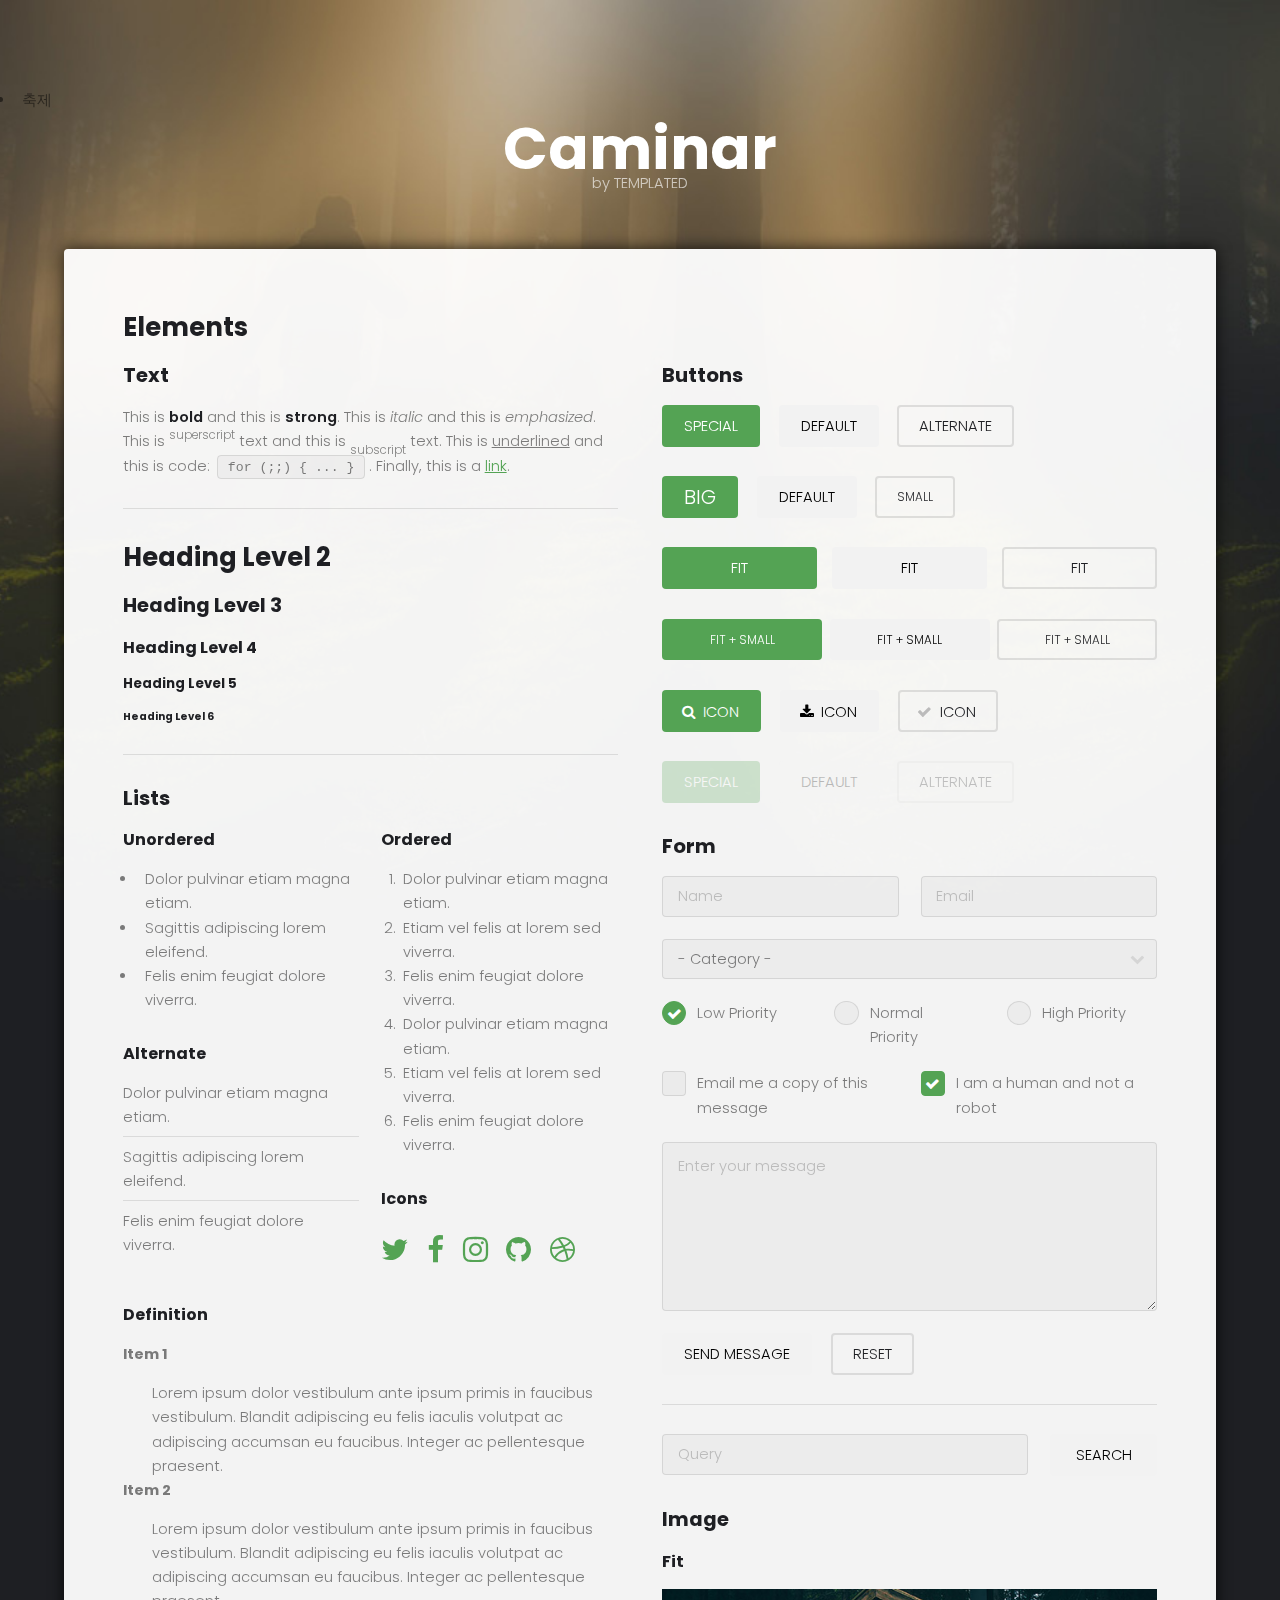
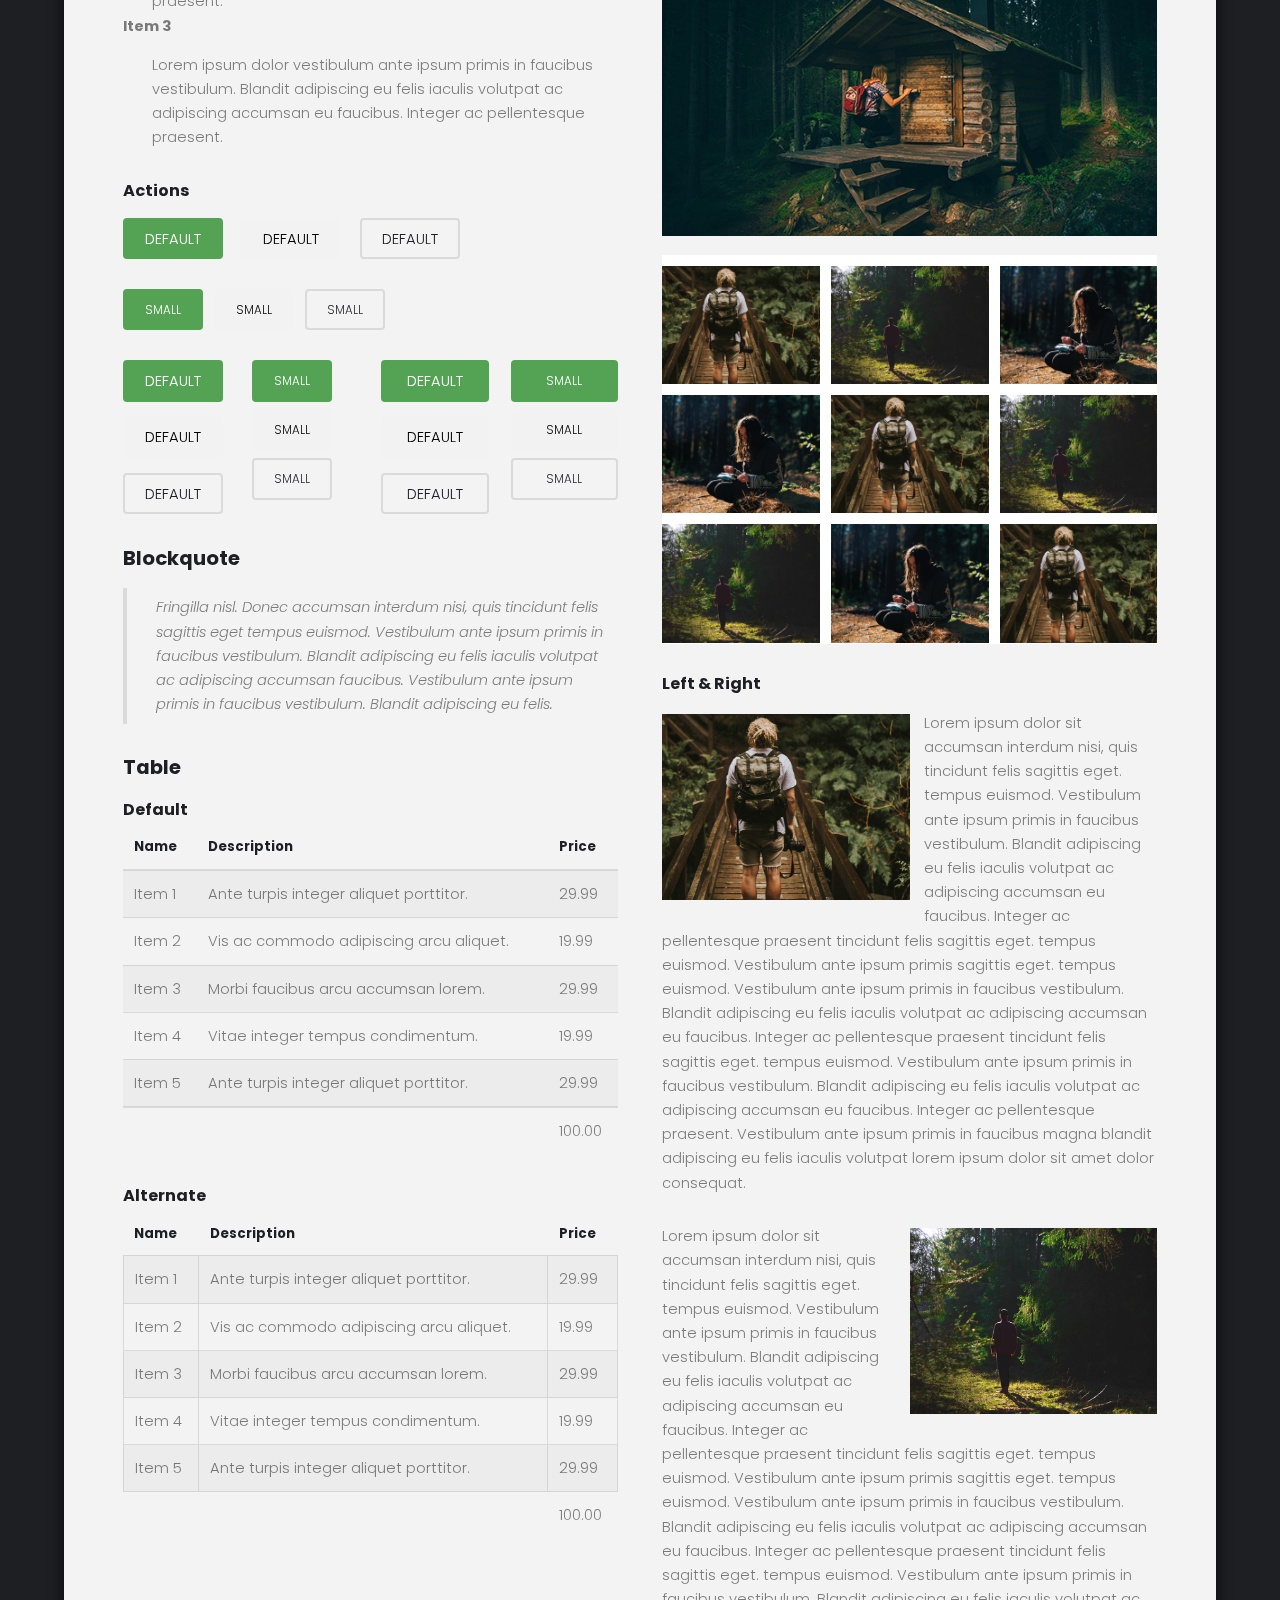
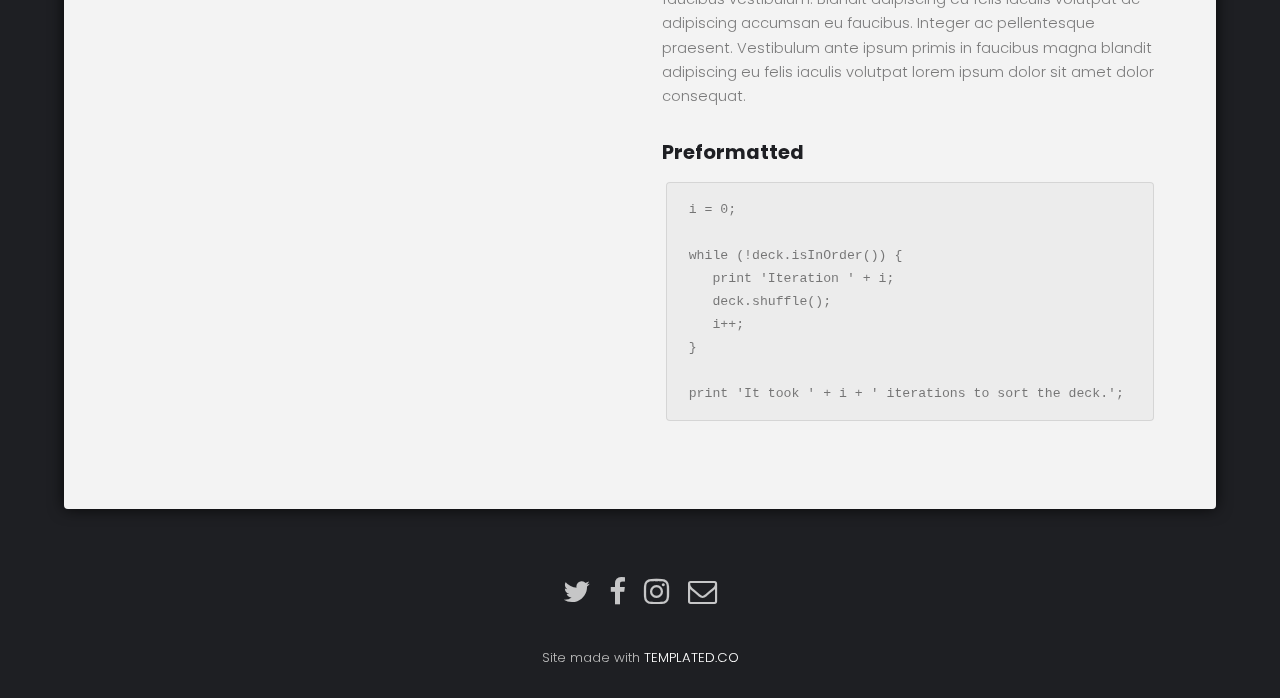
==== commit a9bfcf2c: "1" ====
--- a/elements.html
+++ b/elements.html
@@ -12,6 +12,11 @@
 		<link rel="stylesheet" href="assets/css/main.css" />
 	</head>
 	<body>
+		<ul clss="sub_menu">
+			<li>
+				축제
+			</li>
+		</ul>
 
 		<!-- Header -->
 			<header id="header">
--- a/assets/css/main.css
+++ b/assets/css/main.css
@@ -2963,7 +2963,7 @@
 			#header > .logo a {
 				font-size: 4rem;
 				font-weight: 700;
-				color: #FFF;
+				color: #ffffff;
 				text-decoration: none;
 				line-height: 1rem;
 			}
@@ -3109,11 +3109,11 @@
 
 	.wrapper.style2 {
 		background: #1e1f23;
-		padding: 6rem;
+		padding: 10px 15px 20px 25px;
 	}
 
 		.wrapper.style2 header {
-			background: #121315;
+			background: none;
 			border-radius: 4px 4px 0 0;
 		}
 
